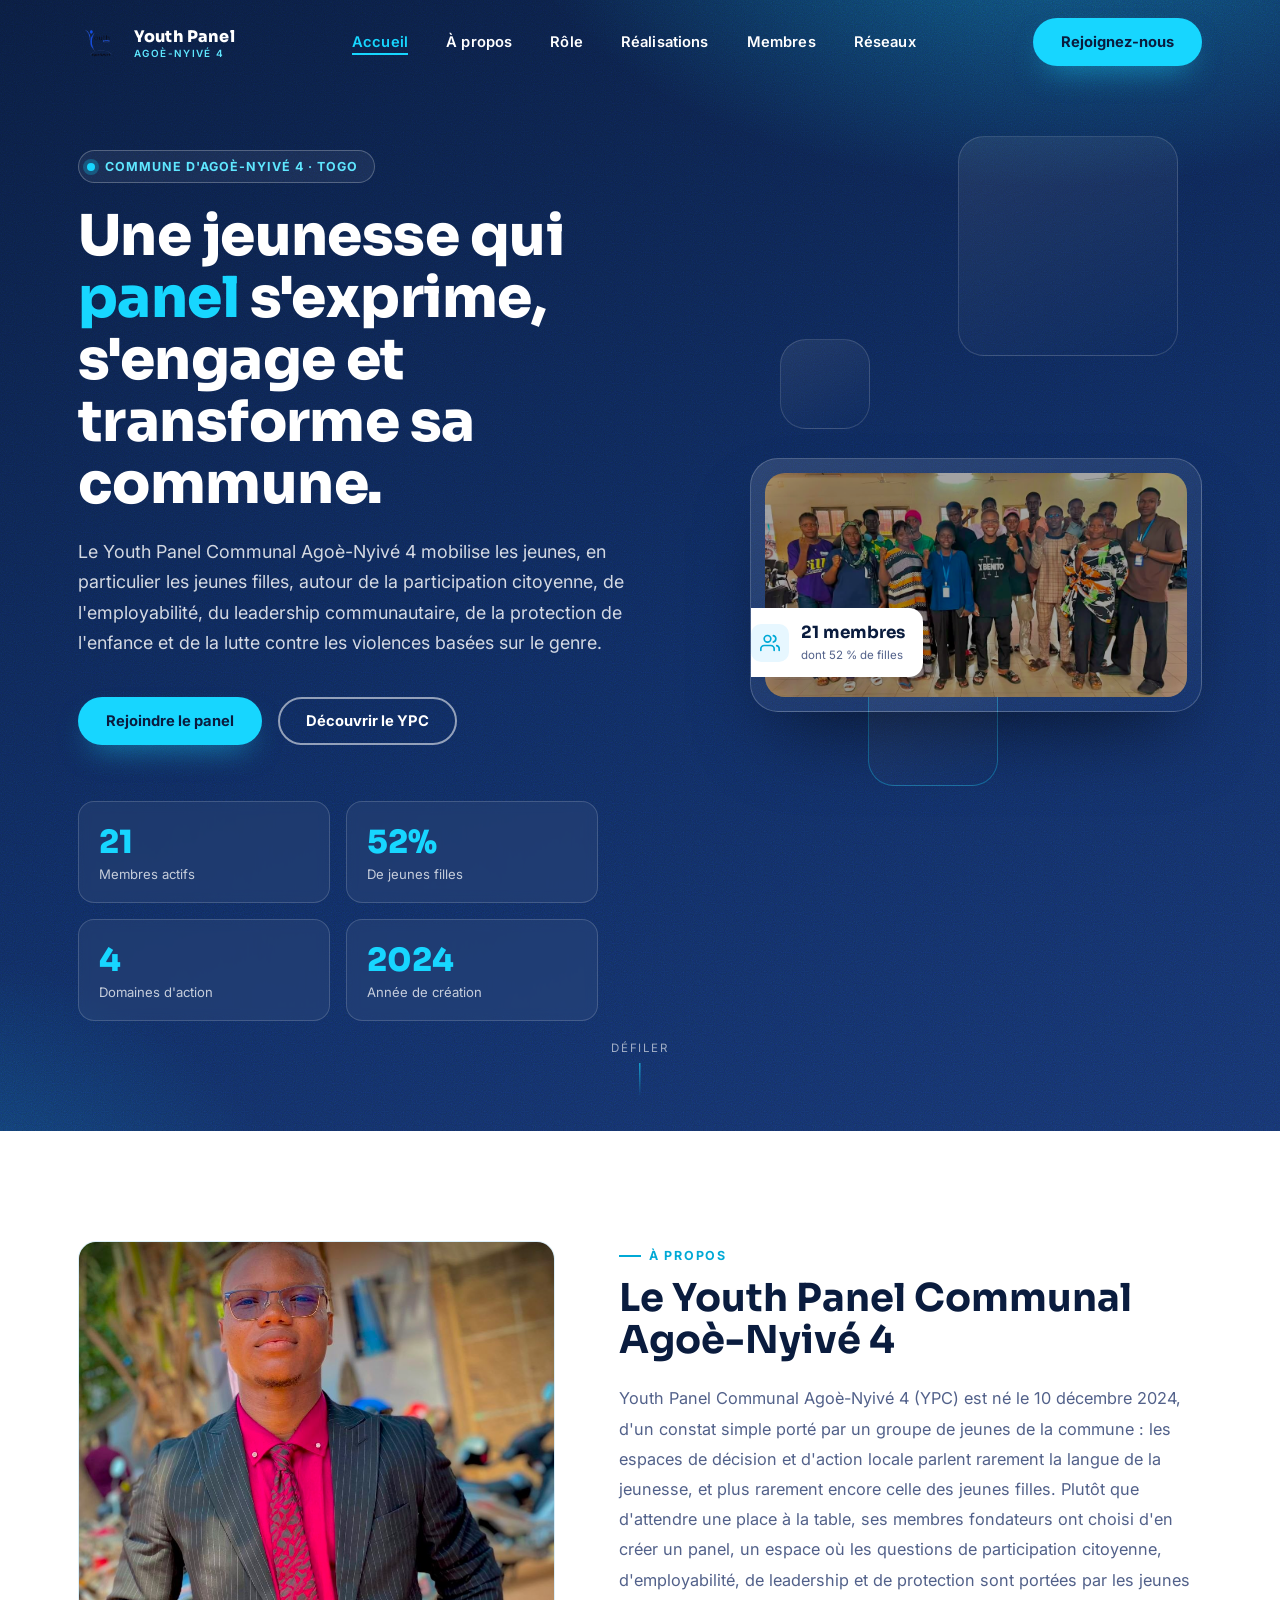
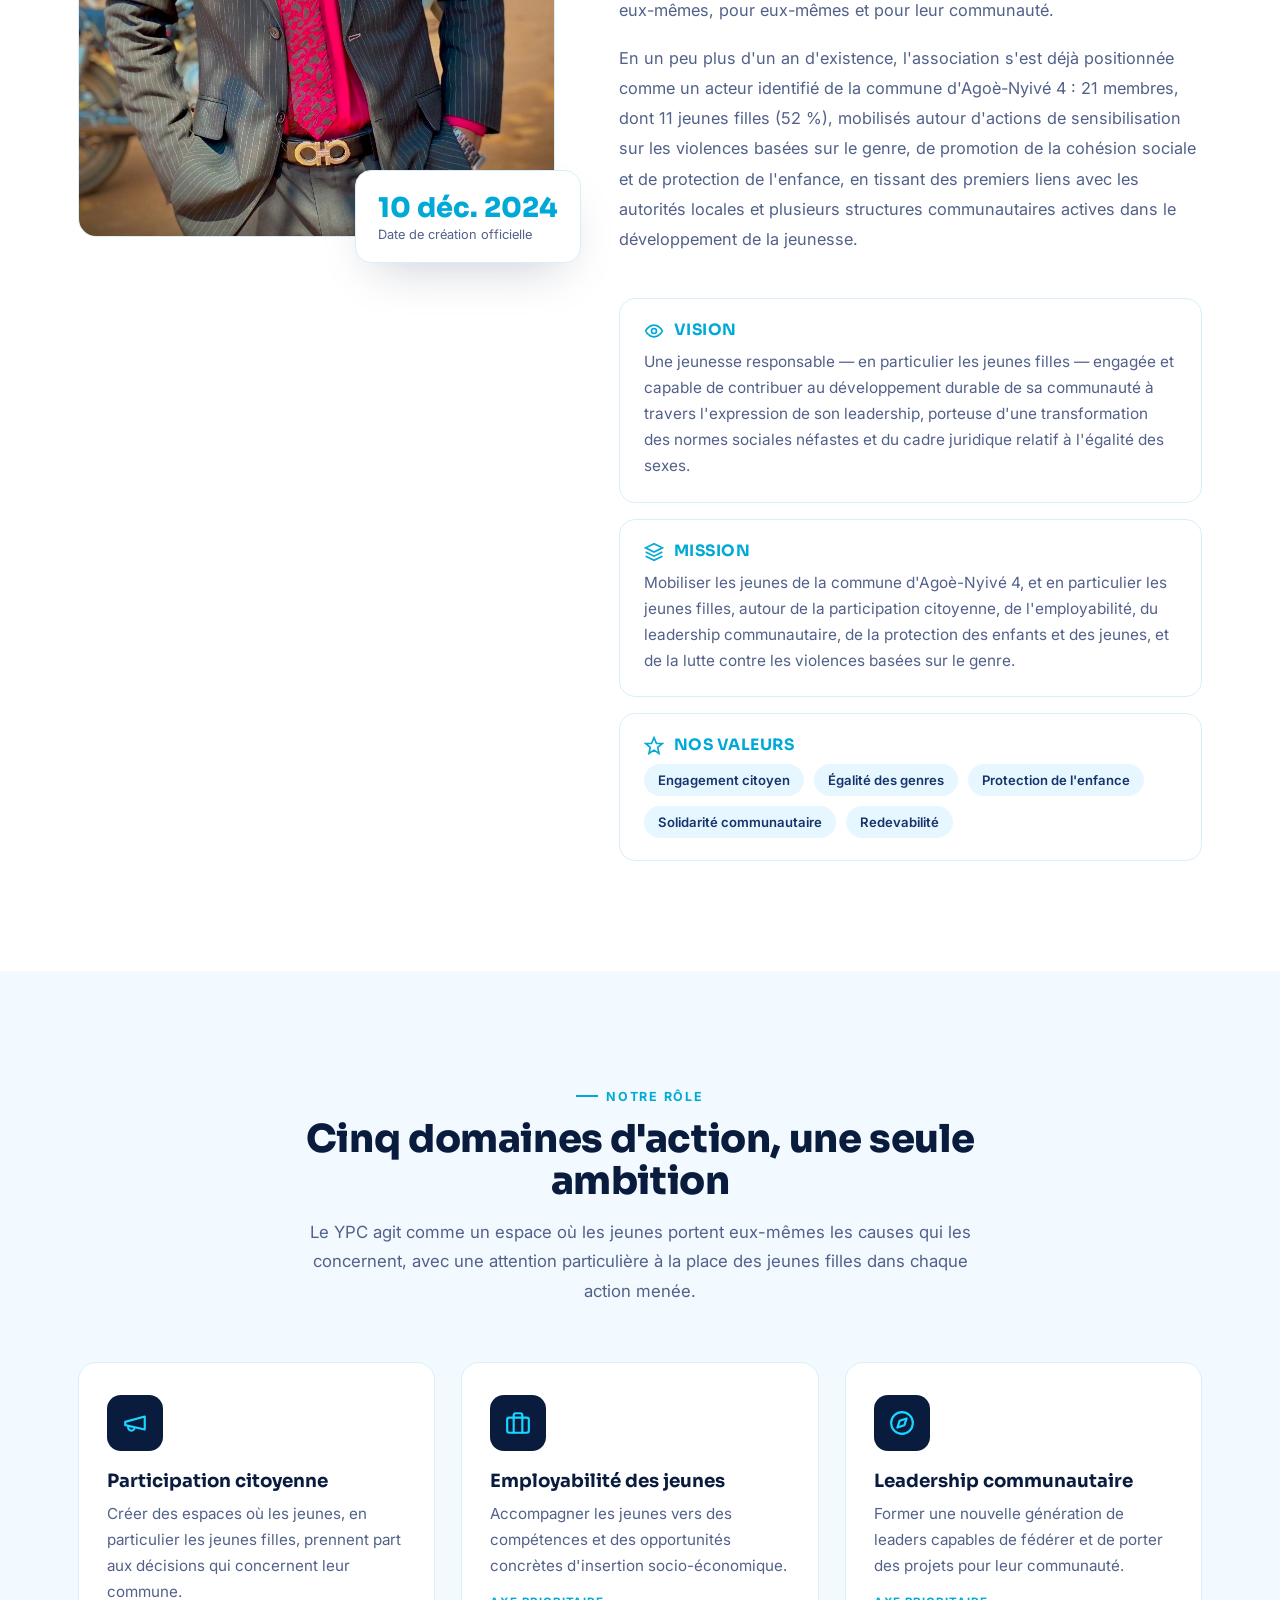
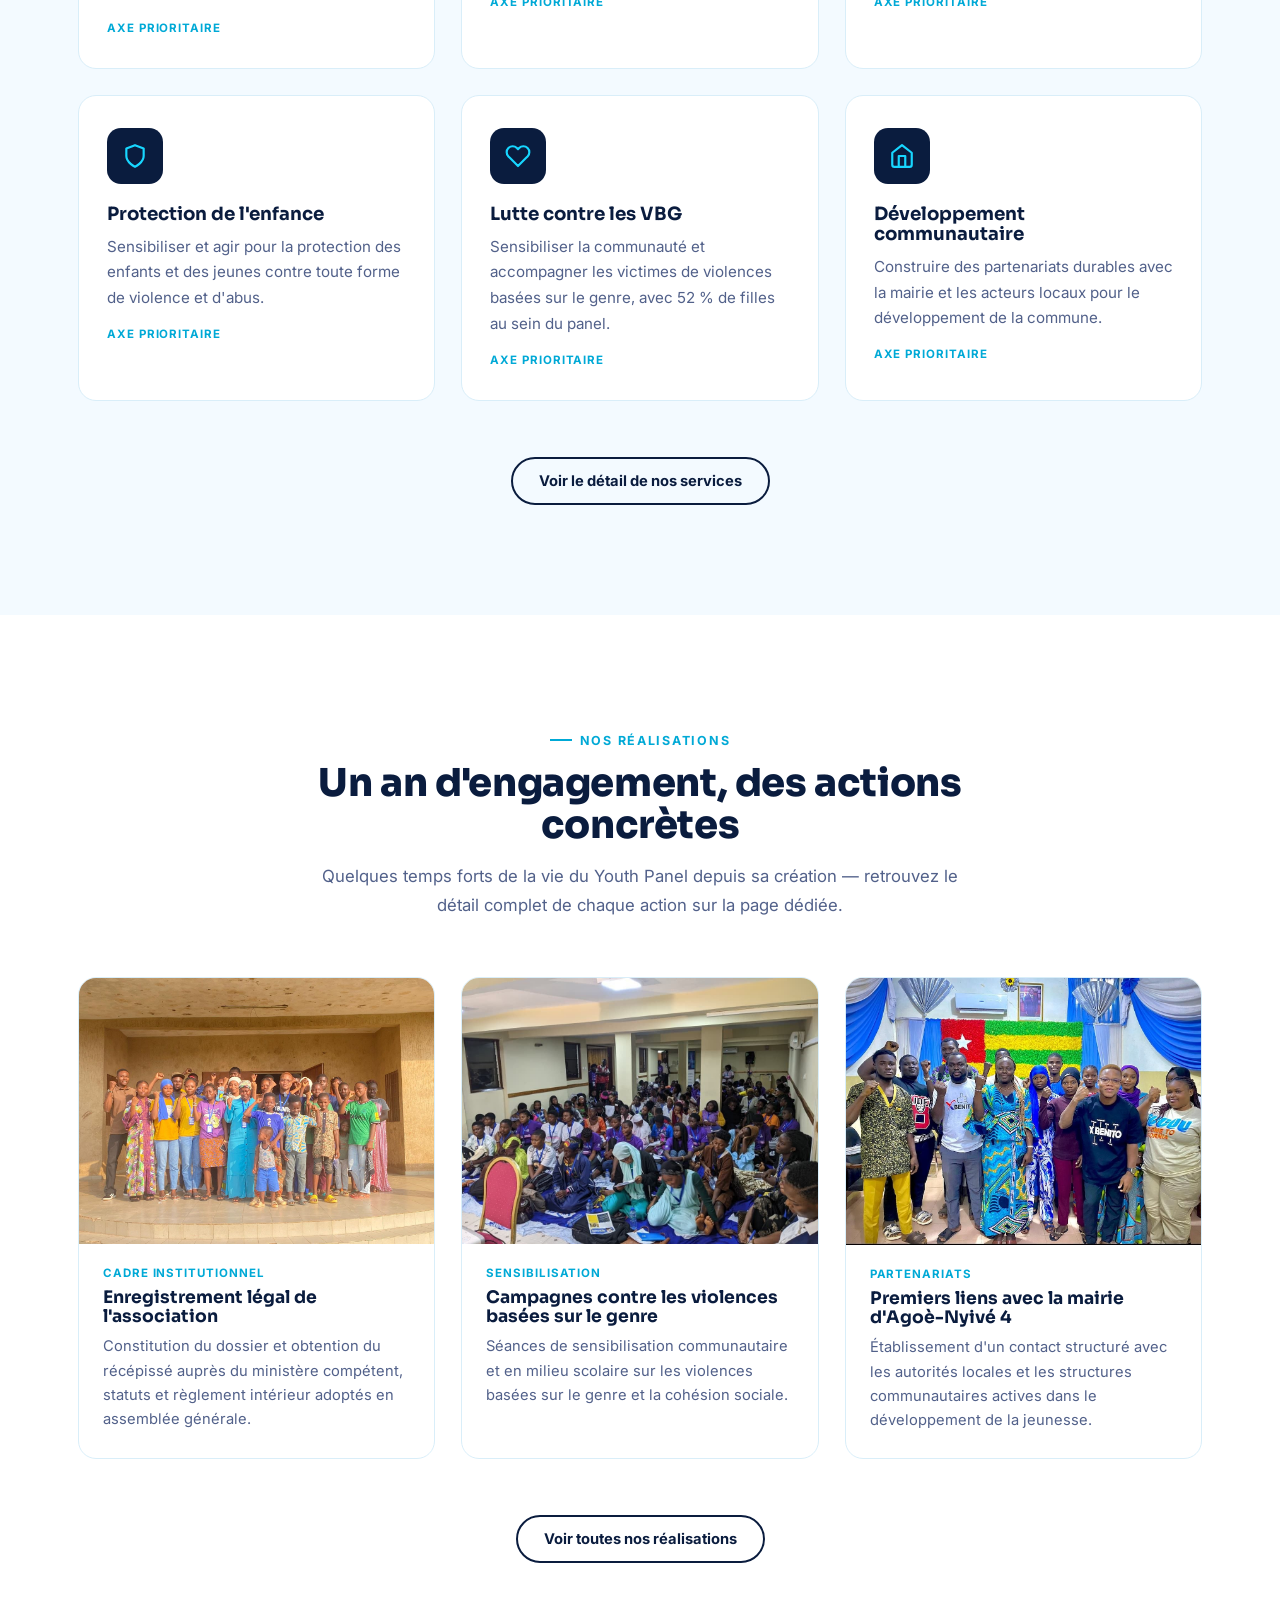
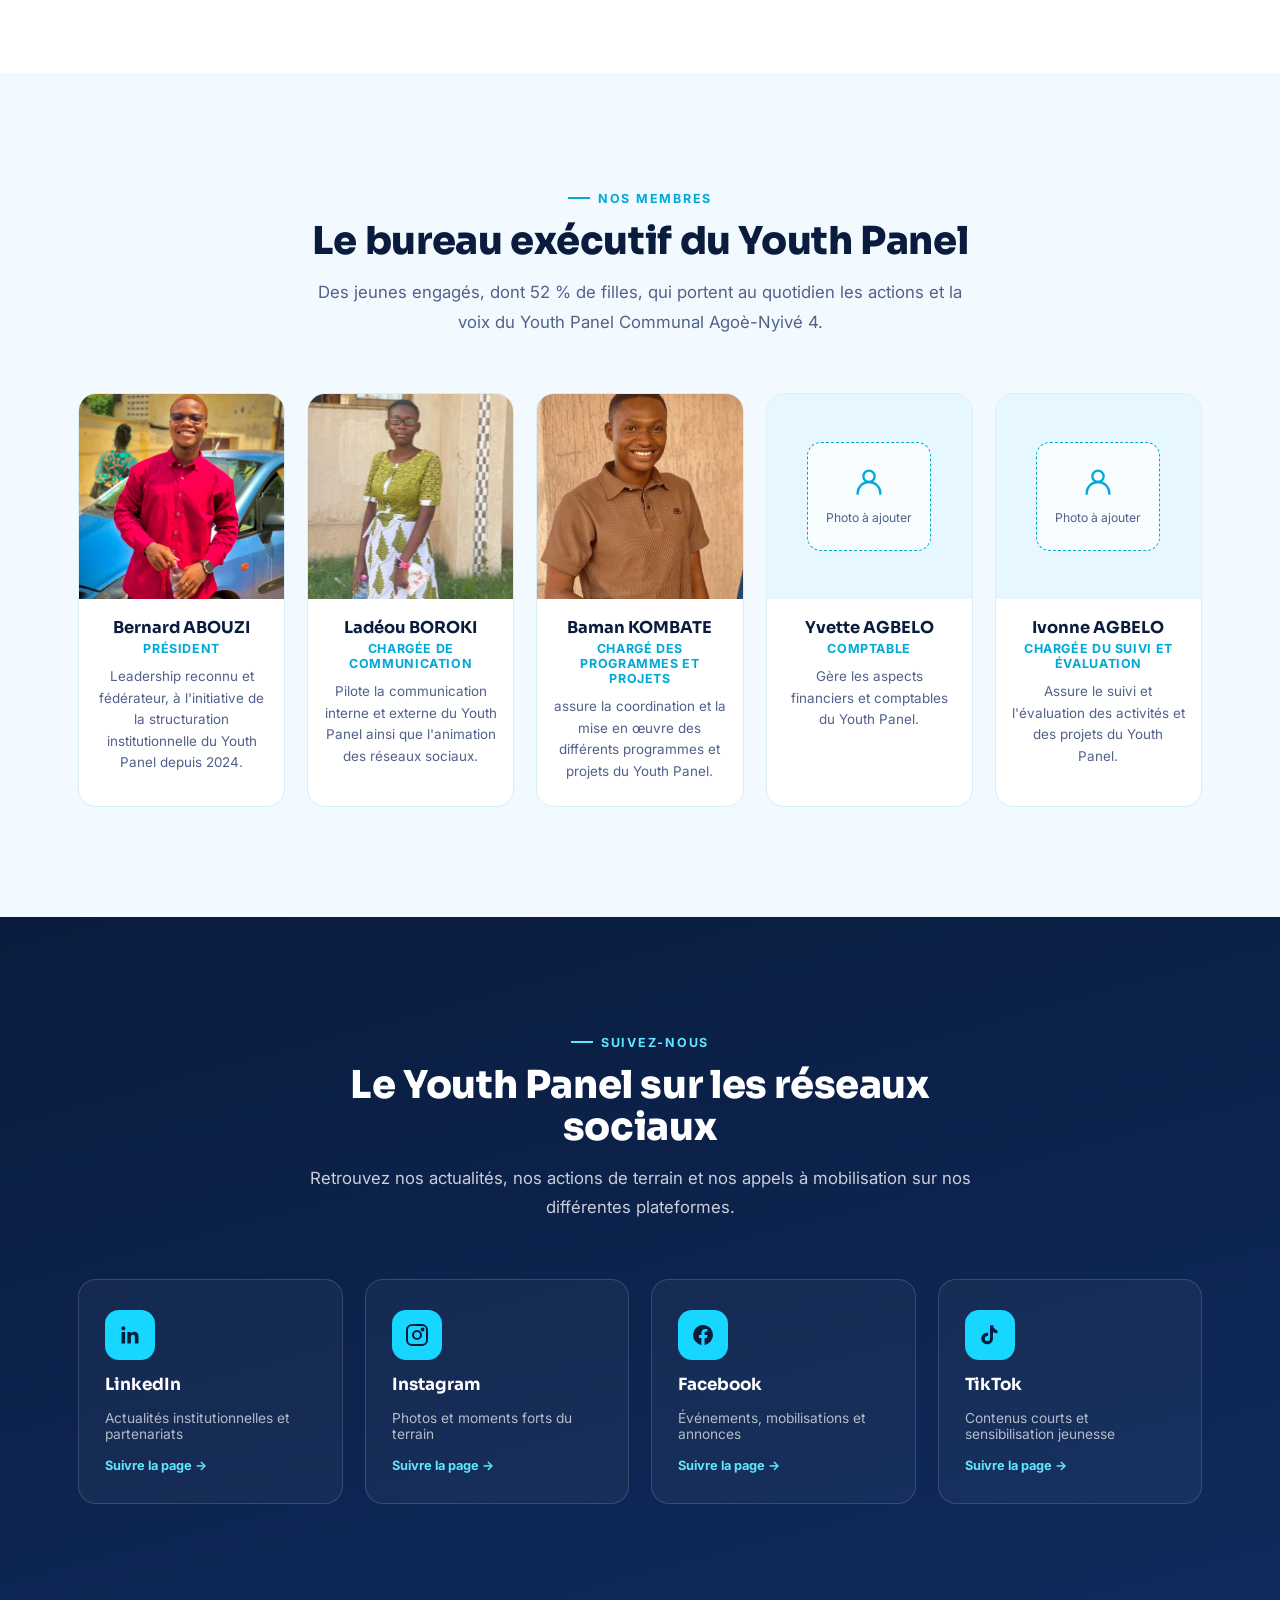
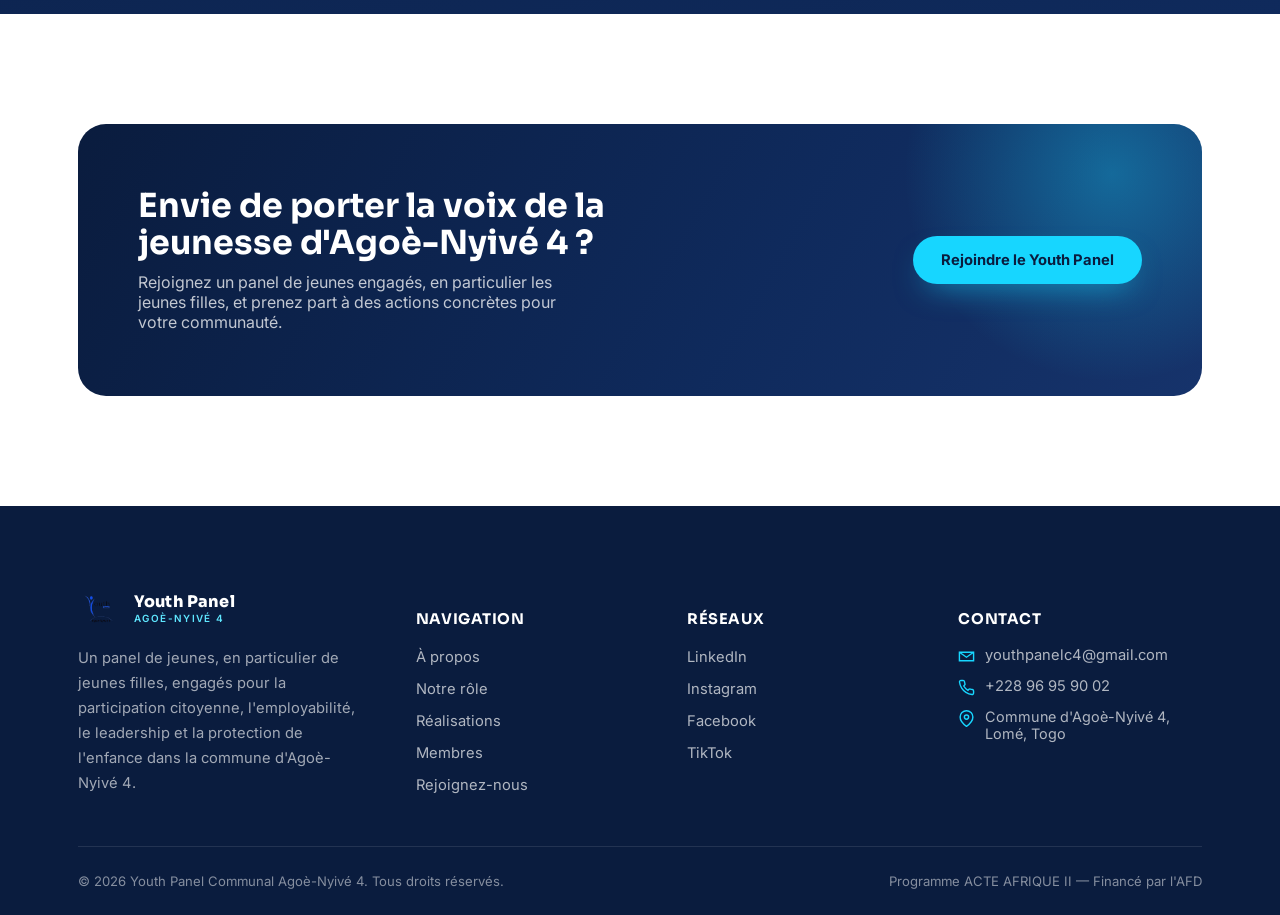
==== index.html @ a6ec8a87 "premier commit" ====
<!DOCTYPE html>
<html lang="fr">
<head>
<meta charset="UTF-8">
<meta name="viewport" content="width=device-width, initial-scale=1.0">
<title>Youth Panel Communal Agoè-Nyivé 4 — Une jeunesse qui panel s'exprime</title>
<meta name="description" content="Youth Panel Communal Agoè-Nyivé 4 (YPC) mobilise les jeunes, en particulier les jeunes filles, autour de la participation citoyenne, l'employabilité, le leadership communautaire, la protection de l'enfance et la lutte contre les violences basées sur le genre.">
<link rel="icon" type="image/png" href="image/logo.jpg">
<link rel="apple-touch-icon" href="image/logo.jpg">
<link rel="stylesheet" href="style.css">
</head>
<body>

<div class="scroll-progress"></div>

<!-- ============================= HEADER ============================= -->
<header class="site-header">
  <div class="container">
    <a href="index.html" class="brand">
      <img src="image/logowbg.png" alt="Logo Youth Panel Communal Agoè-Nyivé 4">
      <span class="brand-text">Youth Panel<small>Agoè-Nyivé 4</small></span>
    </a>
    <nav class="main-nav">
      <ul>
        <li><a href="index.html" class="active">Accueil</a></li>
        <li><a href="index.html#apropos">À propos</a></li>
        <li><a href="role.html">Rôle</a></li>
        <li><a href="realisation.html">Réalisations</a></li>
        <li><a href="index.html#membres">Membres</a></li>
        <li><a href="index.html#reseaux">Réseaux</a></li>
      </ul>
    </nav>
    <div class="nav-cta">
      <a href="https://forms.gle/dfVsrpzQh3tX2ZBa7" class="btn btn-primary">Rejoignez-nous</a>
      <button class="burger" aria-label="Ouvrir le menu"><span></span><span></span><span></span></button>
    </div>
  </div>
</header>

<div class="mobile-overlay"></div>
<nav class="mobile-nav">
  <div class="mobile-nav-top">
    <button class="mobile-nav-close" aria-label="Fermer le menu">&times;</button>
  </div>
  <ul>
    <li><a href="index.html" class="active">Accueil</a></li>
    <li><a href="index.html#apropos">À propos</a></li>
    <li><a href="role.html">Rôle</a></li>
    <li><a href="realisation.html">Réalisations</a></li>
    <li><a href="index.html#membres">Membres</a></li>
    <li><a href="index.html#reseaux">Réseaux</a></li>
  </ul>
  <a href="https://forms.gle/dfVsrpzQh3tX2ZBa7" class="btn btn-primary">Rejoignez-nous</a>
</nav>

<!-- ============================= HERO ============================= -->
<section class="hero">
  <div class="hero-noise"></div>
  <div class="hero-panels"><span></span><span></span><span></span></div>
  <div class="container">
    <div class="hero-copy">
      <span class="eyebrow"><span class="dot"></span> Commune d'Agoè-Nyivé 4 · Togo</span>
      <h1>Une jeunesse qui <span class="accent">panel</span> s'exprime, s'engage et transforme sa commune.</h1>
      <p class="lead">Le Youth Panel Communal Agoè-Nyivé 4 mobilise les jeunes, en particulier les jeunes filles, autour de la participation citoyenne, de l'employabilité, du leadership communautaire, de la protection de l'enfance et de la lutte contre les violences basées sur le genre.</p>
      <div class="hero-actions">
        <a href="https://forms.gle/dfVsrpzQh3tX2ZBa7" class="btn btn-primary">Rejoindre le panel</a>
        <a href="index.html#apropos" class="btn btn-ghost-light">Découvrir le YPC</a>
      </div>
      <div class="hero-stats">
        <div class="stat-card"><div class="num"><span data-count="21">0</span></div><div class="label">Membres actifs</div></div>
        <div class="stat-card"><div class="num"><span data-count="52" data-suffix="%">0%</span></div><div class="label">De jeunes filles</div></div>
        <div class="stat-card"><div class="num"><span data-count="5">0</span></div><div class="label">Domaines d'action</div></div>
        <div class="stat-card"><div class="num">2024</div><div class="label">Année de création</div></div>
      </div>
    </div>
    <div class="hero-visual">
      <div class="panel-frame">
        <div class="ph-inner">
          <img src="image/realisation 3.jpg" alt="Photo de groupe des membres du Youth Panel">
        </div>
        <div class="panel-badge">
          <span class="ic">
            <svg viewBox="0 0 24 24" fill="none" stroke="currentColor" stroke-width="2" stroke-linecap="round" stroke-linejoin="round" width="20" height="20"><path d="M17 21v-2a4 4 0 0 0-4-4H5a4 4 0 0 0-4 4v2"/><circle cx="9" cy="7" r="4"/><path d="M23 21v-2a4 4 0 0 0-3-3.87"/><path d="M16 3.13a4 4 0 0 1 0 7.75"/></svg>
          </span>
          <div><strong>21 membres</strong><span>dont 52 % de filles</span></div>
        </div>
      </div>
    </div>
  </div>
  <div class="scroll-cue"><span>Défiler</span><span class="line"></span></div>
</section>

<!-- ============================= À PROPOS ============================= -->
<section class="section" id="apropos">
  <div class="container">
    <div class="about-grid">
      <div class="about-media reveal">
        <div class="img-frame">
          <div class="img-placeholder">
            <img src="image/president 2.jpg" alt="">
          </div>
        </div>
        <div class="float-card">
          <div class="num">10 déc. 2024</div>
          <div class="label">Date de création officielle</div>
        </div>
      </div>
      <div class="about-copy">
        <span class="kicker">À propos</span>
        <h2 style="font-size:clamp(1.9rem,3vw,2.6rem);margin-bottom:22px;">Le Youth Panel Communal Agoè-Nyivé 4</h2>
        <p class="reveal">Youth Panel Communal Agoè-Nyivé 4 (YPC) est né le 10 décembre 2024, d'un constat simple porté par un groupe de jeunes de la commune : les espaces de décision et d'action locale parlent rarement la langue de la jeunesse, et plus rarement encore celle des jeunes filles. Plutôt que d'attendre une place à la table, ses membres fondateurs ont choisi d'en créer un panel, un espace où les questions de participation citoyenne, d'employabilité, de leadership et de protection sont portées par les jeunes eux-mêmes, pour eux-mêmes et pour leur communauté.</p>
        <p class="reveal">En un peu plus d'un an d'existence, l'association s'est déjà positionnée comme un acteur identifié de la commune d'Agoè-Nyivé 4 : 21 membres, dont 11 jeunes filles (52 %), mobilisés autour d'actions de sensibilisation sur les violences basées sur le genre, de promotion de la cohésion sociale et de protection de l'enfance, en tissant des premiers liens avec les autorités locales et plusieurs structures communautaires actives dans le développement de la jeunesse.</p>

        <div class="mvv">
          <div class="mvv-item reveal">
            <h4><svg viewBox="0 0 24 24" fill="none" stroke="currentColor" stroke-width="2"><path d="M2 12s3-7 10-7 10 7 10 7-3 7-10 7-10-7-10-7z"/><circle cx="12" cy="12" r="3"/></svg> Vision</h4>
            <p>Une jeunesse responsable — en particulier les jeunes filles — engagée et capable de contribuer au développement durable de sa communauté à travers l'expression de son leadership, porteuse d'une transformation des normes sociales néfastes et du cadre juridique relatif à l'égalité des sexes.</p>
          </div>
          <div class="mvv-item reveal">
            <h4><svg viewBox="0 0 24 24" fill="none" stroke="currentColor" stroke-width="2"><path d="M12 2L2 7l10 5 10-5-10-5z"/><path d="M2 17l10 5 10-5"/><path d="M2 12l10 5 10-5"/></svg> Mission</h4>
            <p>Mobiliser les jeunes de la commune d'Agoè-Nyivé 4, et en particulier les jeunes filles, autour de la participation citoyenne, de l'employabilité, du leadership communautaire, de la protection des enfants et des jeunes, et de la lutte contre les violences basées sur le genre.</p>
          </div>
          <div class="mvv-item reveal">
            <h4><svg viewBox="0 0 24 24" fill="none" stroke="currentColor" stroke-width="2"><path d="M12 2l3 7h7l-5.5 4.5L18 21l-6-4-6 4 1.5-7.5L2 9h7l3-7z"/></svg> Nos valeurs</h4>
            <div class="values-tags">
              <span>Engagement citoyen</span>
              <span>Égalité des genres</span>
              <span>Protection de l'enfance</span>
              <span>Solidarité communautaire</span>
              <span>Redevabilité</span>
            </div>
          </div>
        </div>
      </div>
    </div>
  </div>
</section>

<!-- ============================= RÔLE (aperçu) ============================= -->
<section class="section section-alt" id="role">
  <div class="container">
    <div class="section-head center">
      <span class="kicker">Notre rôle</span>
      <h2>Cinq domaines d'action, une seule ambition</h2>
      <p>Le YPC agit comme un espace où les jeunes portent eux-mêmes les causes qui les concernent, avec une attention particulière à la place des jeunes filles dans chaque action menée.</p>
    </div>

    <div class="grid-3 reveal-stagger">
      <div class="role-card">
        <div class="role-icon"><svg viewBox="0 0 24 24" fill="none" stroke="currentColor" stroke-width="2" stroke-linecap="round" stroke-linejoin="round"><path d="M3 11l18-5v12L3 14v-3z"/><path d="M11.6 16.8a3 3 0 1 1-5.8-1.6"/></svg></div>
        <h3>Participation citoyenne</h3>
        <p>Créer des espaces où les jeunes, en particulier les jeunes filles, prennent part aux décisions qui concernent leur commune.</p>
        <span class="tag">Axe prioritaire</span>
      </div>
      <div class="role-card">
        <div class="role-icon"><svg viewBox="0 0 24 24" fill="none" stroke="currentColor" stroke-width="2" stroke-linecap="round" stroke-linejoin="round"><rect x="2" y="7" width="20" height="14" rx="2"/><path d="M16 21V5a2 2 0 0 0-2-2h-4a2 2 0 0 0-2 2v16"/></svg></div>
        <h3>Employabilité des jeunes</h3>
        <p>Accompagner les jeunes vers des compétences et des opportunités concrètes d'insertion socio-économique.</p>
        <span class="tag">Axe prioritaire</span>
      </div>
      <div class="role-card">
        <div class="role-icon"><svg viewBox="0 0 24 24" fill="none" stroke="currentColor" stroke-width="2" stroke-linecap="round" stroke-linejoin="round"><circle cx="12" cy="12" r="10"/><polygon points="16.24 7.76 14.12 14.12 7.76 16.24 9.88 9.88 16.24 7.76"/></svg></div>
        <h3>Leadership communautaire</h3>
        <p>Former une nouvelle génération de leaders capables de fédérer et de porter des projets pour leur communauté.</p>
        <span class="tag">Axe prioritaire</span>
      </div>
      <div class="role-card">
        <div class="role-icon"><svg viewBox="0 0 24 24" fill="none" stroke="currentColor" stroke-width="2" stroke-linecap="round" stroke-linejoin="round"><path d="M12 22s8-4 8-10V5l-8-3-8 3v7c0 6 8 10 8 10z"/></svg></div>
        <h3>Protection de l'enfance</h3>
        <p>Sensibiliser et agir pour la protection des enfants et des jeunes contre toute forme de violence et d'abus.</p>
        <span class="tag">Axe prioritaire</span>
      </div>
      <div class="role-card">
        <div class="role-icon"><svg viewBox="0 0 24 24" fill="none" stroke="currentColor" stroke-width="2" stroke-linecap="round" stroke-linejoin="round"><path d="M20.84 4.61a5.5 5.5 0 0 0-7.78 0L12 5.67l-1.06-1.06a5.5 5.5 0 1 0-7.78 7.78l1.06 1.06L12 21.23l7.78-7.78 1.06-1.06a5.5 5.5 0 0 0 0-7.78z"/></svg></div>
        <h3>Lutte contre les VBG</h3>
        <p>Sensibiliser la communauté et accompagner les victimes de violences basées sur le genre, avec 52 % de filles au sein du panel.</p>
        <span class="tag">Axe prioritaire</span>
      </div>
      <div class="role-card">
        <div class="role-icon"><svg viewBox="0 0 24 24" fill="none" stroke="currentColor" stroke-width="2" stroke-linecap="round" stroke-linejoin="round"><path d="M3 9l9-7 9 7v11a2 2 0 0 1-2 2H5a2 2 0 0 1-2-2z"/><path d="M9 22V12h6v10"/></svg></div>
        <h3>Développement communautaire</h3>
        <p>Construire des partenariats durables avec la mairie et les acteurs locaux pour le développement de la commune.</p>
        <span class="tag">Axe prioritaire</span>
      </div>
    </div>

    <div class="card-cta reveal">
      <a href="role.html" class="btn btn-outline">Voir le détail de nos services</a>
    </div>
  </div>
</section>

<!-- ============================= RÉALISATIONS (aperçu) ============================= -->
<section class="section" id="realisations">
  <div class="container">
    <div class="section-head center">
      <span class="kicker">Nos réalisations</span>
      <h2>Un an d'engagement, des actions concrètes</h2>
      <p>Quelques temps forts de la vie du Youth Panel depuis sa création — retrouvez le détail complet de chaque action sur la page dédiée.</p>
    </div>

    <div class="grid-3 reveal-stagger">
      <article class="achieve-card">
        <div class="af-media">
        <img src="image/realisation%201.jpg" alt="Enregistrement légal du Youth Panel">
      </div>
        <div class="achieve-body">
          <span class="eyebrow-sm">Cadre institutionnel</span>
          <h3>Enregistrement légal de l'association</h3>
          <p>Constitution du dossier et obtention du récépissé auprès du ministère compétent, statuts et règlement intérieur adoptés en assemblée générale.</p>
        </div>
      </article>
      <article class="achieve-card">
        <div class="af-media">
        <img src="image/realisation%204.jpg" alt="Enregistrement légal du Youth Panel">
      </div>
        <div class="achieve-body">
          <span class="eyebrow-sm">Sensibilisation</span>
          <h3>Campagnes contre les violences basées sur le genre</h3>
          <p>Séances de sensibilisation communautaire et en milieu scolaire sur les violences basées sur le genre et la cohésion sociale.</p>
        </div>
      </article>
      <article class="achieve-card">
        <div class="af-media">
        <img src="image/realisation%209.jpg" alt="Enregistrement légal du Youth Panel">
      </div>
        <div class="achieve-body">
          <span class="eyebrow-sm">Partenariats</span>
          <h3>Premiers liens avec la mairie d'Agoè-Nyivé 4</h3>
          <p>Établissement d'un contact structuré avec les autorités locales et les structures communautaires actives dans le développement de la jeunesse.</p>
        </div>
      </article>
    </div>

    <div class="card-cta reveal">
      <a href="realisation.html" class="btn btn-outline">Voir toutes nos réalisations</a>
    </div>
  </div>
</section>

<!-- ============================= MEMBRES ============================= -->
<section class="section section-alt" id="membres">
  <div class="container">
    <div class="section-head center">
      <span class="kicker">Nos membres</span>
      <h2>Le bureau exécutif du Youth Panel</h2>
      <p>Des jeunes engagés, dont 52 % de filles, qui portent au quotidien les actions et la voix du Youth Panel Communal Agoè-Nyivé 4.</p>
    </div>

    <div class="members-grid reveal-stagger">
      <article class="member-card">
        <div class="member-photo">
          <img src="image/president.jpg" alt="Bernard Abouzi">
        </div>
        <div class="member-info">
          <h3>Bernard ABOUZI</h3>
          <span class="member-role">Président</span>
          <p class="bio">Leadership reconnu et fédérateur, à l'initiative de la structuration institutionnelle du Youth Panel depuis 2024.</p>
        </div>
      </article>

      <article class="member-card">
        <div class="member-photo">
          <img src="image/ladeou.jpg" alt="Ladéou Boroki">
        </div>
        <div class="member-info">
          <h3>Ladéou BOROKI</h3>
          <span class="member-role">Chargée de communication</span>
          <p class="bio">Pilote la communication interne et externe du Youth Panel ainsi que l'animation des réseaux sociaux.</p>
        </div>
      </article>

      <article class="member-card placeholder">
        <div class="member-photo">
          <img src="image/baman.jpg" alt="Baman Kombaté">
        </div>
        <div class="member-info">
          <h3>Baman KOMBATE</h3>
          <span class="member-role">Chargé des programmes et projets</span>
          <p class="bio">assure la coordination et la mise en œuvre des différents programmes et projets du Youth Panel.</p>
        </div>
      </article>

      <article class="member-card placeholder">
        <div class="member-photo">
          <div class="img-placeholder">
            <div class="ph-box"><svg viewBox="0 0 24 24" fill="none" stroke="currentColor" stroke-width="1.6" width="26" height="26"><circle cx="12" cy="8" r="4"/><path d="M4 21v-1a8 8 0 0 1 16 0v1"/></svg><span>Photo à ajouter</span></div>
          </div>
        </div>
        <div class="member-info">
          <h3>Yvette AGBELO</h3>
          <span class="member-role">Comptable</span>
          <p class="bio">Gère les aspects financiers et comptables du Youth Panel.</p>
        </div>
      </article>

      <article class="member-card placeholder">
        <div class="member-photo">
          <div class="img-placeholder">
            <div class="ph-box"><svg viewBox="0 0 24 24" fill="none" stroke="currentColor" stroke-width="1.6" width="26" height="26"><circle cx="12" cy="8" r="4"/><path d="M4 21v-1a8 8 0 0 1 16 0v1"/></svg><span>Photo à ajouter</span></div>
          </div>
        </div>
        <div class="member-info">
          <h3>Ivonne AGBELO</h3>
          <span class="member-role">Chargée du suivi et évaluation</span>
          <p class="bio">Assure le suivi et l'évaluation des activités et des projets du Youth Panel.</p>
        </div>
      </article>
    </div>
  </div>
</section>

<!-- ============================= RÉSEAUX SOCIAUX ============================= -->
<section class="section section-navy" id="reseaux">
  <div class="container">
    <div class="section-head center">
      <span class="kicker">Suivez-nous</span>
      <h2>Le Youth Panel sur les réseaux sociaux</h2>
      <p>Retrouvez nos actualités, nos actions de terrain et nos appels à mobilisation sur nos différentes plateformes.</p>
    </div>

    <div class="social-grid reveal-stagger">
      <a href="https://www.linkedin.com/in/youth-panel-communal-agoè-nyivé-4-378a81427" class="social-card" target="_blank" rel="noopener">
        <div class="social-ic"><svg viewBox="0 0 24 24" fill="currentColor"><path d="M20.45 20.45h-3.55v-5.57c0-1.33-.03-3.04-1.85-3.04-1.86 0-2.14 1.45-2.14 2.94v5.67H9.36V9h3.41v1.56h.05c.48-.9 1.64-1.85 3.37-1.85 3.6 0 4.27 2.37 4.27 5.46v6.28zM5.34 7.43a2.06 2.06 0 1 1 0-4.12 2.06 2.06 0 0 1 0 4.12zM7.12 20.45H3.56V9h3.56v11.45z"/></svg></div>
        <h4>LinkedIn</h4>
        <span>Actualités institutionnelles et partenariats</span>
        <span class="go">Suivre la page →</span>
      </a>
      <a href="https://www.instagram.com/youthpanelcommunalagoenyive4?igsh=MTRtZG12cmFoY2diZQ==" class="social-card" target="_blank" rel="noopener">
        <div class="social-ic"><svg viewBox="0 0 24 24" fill="none" stroke="currentColor" stroke-width="2"><rect x="2" y="2" width="20" height="20" rx="5"/><circle cx="12" cy="12" r="4"/><circle cx="17.5" cy="6.5" r="1"/></svg></div>
        <h4>Instagram</h4>
        <span>Photos et moments forts du terrain</span>
        <span class="go">Suivre la page →</span>
      </a>
      <a href="https://www.facebook.com/share/p/1CzK3sKXoF/" class="social-card" target="_blank" rel="noopener">
        <div class="social-ic"><svg viewBox="0 0 24 24" fill="currentColor"><path d="M22 12a10 10 0 1 0-11.56 9.88v-6.99H7.9V12h2.54V9.8c0-2.5 1.5-3.89 3.78-3.89 1.1 0 2.24.2 2.24.2v2.46h-1.26c-1.24 0-1.63.77-1.63 1.56V12h2.78l-.44 2.89h-2.34v6.99A10 10 0 0 0 22 12z"/></svg></div>
        <h4>Facebook</h4>
        <span>Événements, mobilisations et annonces</span>
        <span class="go">Suivre la page →</span>
      </a>
      <a href="https://vm.tiktok.com/ZS9huEMdmfPY5-y5pGc/" class="social-card" target="_blank" rel="noopener">
        <div class="social-ic"><svg viewBox="0 0 24 24" fill="currentColor"><path d="M16.6 5.82c-.9-.98-1.4-2.26-1.4-3.6h-3.2v13.3a2.6 2.6 0 1 1-2.6-2.6c.24 0 .48.03.7.09V9.7a5.9 5.9 0 0 0-.7-.04A5.85 5.85 0 1 0 15 15.5V9.02a7.5 7.5 0 0 0 4.4 1.4V7.2a4.3 4.3 0 0 1-2.8-1.38z"/></svg></div>
        <h4>TikTok</h4>
        <span>Contenus courts et sensibilisation jeunesse</span>
        <span class="go">Suivre la page →</span>
      </a>
    </div>
  </div>
</section>

<!-- ============================= CTA ============================= -->
<section class="section">
  <div class="container">
    <div class="cta-band reveal">
      <div>
        <h2>Envie de porter la voix de la jeunesse d'Agoè-Nyivé 4 ?</h2>
        <p>Rejoignez un panel de jeunes engagés, en particulier les jeunes filles, et prenez part à des actions concrètes pour votre communauté.</p>
      </div>
      <div class="actions">
        <a href="https://forms.gle/dfVsrpzQh3tX2ZBa7" class="btn btn-primary">Rejoindre le Youth Panel</a>
      </div>
    </div>
  </div>
</section>

<!-- ============================= FOOTER ============================= -->
<footer class="site-footer">
  <div class="container">
    <div class="footer-grid">
      <div class="footer-brand">
        <a href="index.html" class="brand">
          <img src="image/logowbg.png" alt="Logo Youth Panel Communal Agoè-Nyivé 4" style="height:44px;">
          <span class="brand-text">Youth Panel<small>Agoè-Nyivé 4</small></span>
        </a>
        <p>Un panel de jeunes, en particulier de jeunes filles, engagés pour la participation citoyenne, l'employabilité, le leadership et la protection de l'enfance dans la commune d'Agoè-Nyivé 4.</p>
      </div>
      <div class="footer-col">
        <h5>Navigation</h5>
        <ul>
          <li><a href="index.html#apropos">À propos</a></li>
          <li><a href="role.html">Notre rôle</a></li>
          <li><a href="realisation.html">Réalisations</a></li>
          <li><a href="index.html#membres">Membres</a></li>
          <li><a href="https://forms.gle/dfVsrpzQh3tX2ZBa7">Rejoignez-nous</a></li>
        </ul>
      </div>
      <div class="footer-col">
        <h5>Réseaux</h5>
        <ul>
          <li><a href="https://www.linkedin.com/in/youth-panel-communal-agoè-nyivé-4-378a81427" target="_blank" rel="noopener">LinkedIn</a></li>
          <li><a href="https://www.instagram.com/youthpanelcommunalagoenyive4?igsh=MTRtZG12cmFoY2diZQ==" target="_blank" rel="noopener">Instagram</a></li>
          <li><a href="https://www.facebook.com/share/p/1CzK3sKXoF/" target="_blank" rel="noopener">Facebook</a></li>
          <li><a href="https://vm.tiktok.com/ZS9huEMdmfPY5-y5pGc/" target="_blank" rel="noopener">TikTok</a></li>
        </ul>
      </div>
      <div class="footer-col">
        <h5>Contact</h5>
        <div class="contact-item">
          <svg viewBox="0 0 24 24" fill="none" stroke="currentColor" stroke-width="2"><path d="M4 4h16v16H4z" opacity="0"/><path d="M22 6l-10 7L2 6"/><path d="M2 6h20v12H2z"/></svg>
          <a href="mailto:youthpanelc4@gmail.com">youthpanelc4@gmail.com</a>
        </div>
        <div class="contact-item">
          <svg viewBox="0 0 24 24" fill="none" stroke="currentColor" stroke-width="2"><path d="M22 16.92v3a2 2 0 0 1-2.18 2 19.79 19.79 0 0 1-8.63-3.07 19.5 19.5 0 0 1-6-6 19.79 19.79 0 0 1-3.07-8.67A2 2 0 0 1 4.11 2h3a2 2 0 0 1 2 1.72c.13.96.36 1.9.68 2.81a2 2 0 0 1-.45 2.11L8.09 9.91a16 16 0 0 0 6 6l1.27-1.27a2 2 0 0 1 2.11-.45c.91.32 1.85.55 2.81.68A2 2 0 0 1 22 16.92z"/></svg>
          <a href="tel:+22896959002">+228 96 95 90 02</a>
        </div>
        <div class="contact-item">
          <svg viewBox="0 0 24 24" fill="none" stroke="currentColor" stroke-width="2"><path d="M21 10c0 7-9 13-9 13s-9-6-9-13a9 9 0 0 1 18 0z"/><circle cx="12" cy="10" r="3"/></svg>
          <span>Commune d'Agoè-Nyivé 4, Lomé, Togo</span>
        </div>
      </div>
    </div>
    <div class="footer-bottom">
      <span>© 2026 Youth Panel Communal Agoè-Nyivé 4. Tous droits réservés.</span>
      <span>Programme ACTE AFRIQUE II — Financé par l'AFD</span>
    </div>
  </div>
</footer>

<button class="back-top" aria-label="Retour en haut">
  <svg viewBox="0 0 24 24" fill="none" stroke="currentColor" stroke-width="2" stroke-linecap="round" stroke-linejoin="round"><path d="M12 19V5"/><path d="M5 12l7-7 7 7"/></svg>
</button>

<script src="script.js"></script>
</body>
</html>
---- style.css ----
/* =========================================================================
   YOUTH PANEL COMMUNAL AGOÈ-NYIVÉ 4 — Feuille de style principale
   Palette : blanc / bleu ciel fluo / bleu marine foncé
   ========================================================================= */

@import url('https://fonts.googleapis.com/css2?family=Sora:wght@400;600;700;800&family=Inter:wght@400;500;600;700&display=swap');

:root{
  /* Couleurs */
  --navy:        #0A1C3E;
  --navy-2:      #0F2A5C;
  --navy-soft:   #16336B;
  --fluo:        #17D6FF;
  --fluo-2:      #5FE7FF;
  --fluo-deep:   #00A9D6;
  --white:       #FFFFFF;
  --off-white:   #F3FAFF;
  --ice:         #E7F7FF;
  --text:        #0A1C3E;
  --text-muted:  #52618A;
  --border:      #D9EEF9;
  --shadow:      0 20px 50px -20px rgba(10,28,62,.25);

  /* Typo */
  --font-display: 'Sora', sans-serif;
  --font-body:    'Inter', sans-serif;

  /* Rythme */
  --radius: 18px;
  --radius-sm: 10px;
  --container: 1180px;
  --ease: cubic-bezier(.22,.8,.32,1);
}

*,*::before,*::after{ box-sizing:border-box; }
html{ scroll-behavior:smooth; }
body{
  margin:0;
  font-family:var(--font-body);
  color:var(--text);
  background:var(--white);
  -webkit-font-smoothing:antialiased;
  overflow-x:hidden;
}
img{ max-width:100%; display:block; }
a{ color:inherit; text-decoration:none; }
ul{ list-style:none; margin:0; padding:0; }
h1,h2,h3,h4{ font-family:var(--font-display); margin:0; color:var(--navy); line-height:1.1; }
p{ margin:0; }
button{ font-family:inherit; cursor:pointer; }

.container{ max-width:var(--container); margin:0 auto; padding:0 28px; }

::selection{ background:var(--fluo); color:var(--navy); }

/* Respect des préférences de mouvement réduit */
@media (prefers-reduced-motion: reduce){
  *{ animation-duration:.01ms !important; animation-iteration-count:1 !important; transition-duration:.01ms !important; scroll-behavior:auto !important; }
}

/* Focus clavier visible */
a:focus-visible, button:focus-visible, input:focus-visible, textarea:focus-visible{
  outline:3px solid var(--fluo);
  outline-offset:3px;
  border-radius:6px;
}

/* =========================================================================
   Barre de progression de scroll
   ========================================================================= */
.scroll-progress{
  position:fixed; top:0; left:0; height:3px; width:0%;
  background:linear-gradient(90deg, var(--fluo), var(--navy-2));
  z-index:2000; transition:width .1s linear;
}

/* =========================================================================
   Header / Navigation
   ========================================================================= */
.site-header{
  position:fixed; top:0; left:0; right:0; z-index:1000;
  padding:18px 0;
  background:rgba(10,28,62,0);
  transition:background .4s var(--ease), padding .4s var(--ease), box-shadow .4s var(--ease);
}
.site-header.scrolled{
  background:rgba(255,255,255,.88);
  backdrop-filter:blur(14px);
  -webkit-backdrop-filter:blur(14px);
  padding:10px 0;
  box-shadow:0 10px 30px -18px rgba(10,28,62,.35);
}
.site-header .container{ display:flex; align-items:center; justify-content:space-between; gap:24px; }

.brand{ display:flex; align-items:center; gap:12px; }
.brand img{ height:44px; width:auto; transition:height .4s var(--ease); }
.site-header.scrolled .brand img{ height:38px; }
.brand-text{ font-family:var(--font-display); font-weight:800; letter-spacing:.01em; }
.brand-text small{
  display:block; font-family:var(--font-body); font-weight:600; font-size:.62rem;
  letter-spacing:.14em; text-transform:uppercase; color:var(--fluo-deep);
}
.site-header:not(.scrolled) .brand-text{ color:var(--white); }
.site-header:not(.scrolled) .brand-text small{ color:var(--fluo-2); }
.site-header.scrolled .brand-text{ color:var(--navy); }

.main-nav ul{ display:flex; align-items:center; gap:6px; }
.main-nav a{
  position:relative; display:inline-block; padding:10px 16px;
  font-weight:600; font-size:.92rem; letter-spacing:.01em;
  color:var(--white);
  transition:color .3s var(--ease);
}
.site-header.scrolled .main-nav a{ color:var(--navy-soft); }
.main-nav a::after{
  content:''; position:absolute; left:16px; right:16px; bottom:6px; height:2px;
  background:var(--fluo); transform:scaleX(0); transform-origin:left;
  transition:transform .35s var(--ease);
}
.main-nav a:hover::after, .main-nav a.active::after{ transform:scaleX(1); }
.main-nav a.active{ color:var(--fluo) !important; }

.btn{
  display:inline-flex; align-items:center; justify-content:center; gap:10px;
  padding:13px 26px; border-radius:100px; font-weight:700; font-size:.92rem;
  border:2px solid transparent; transition:transform .35s var(--ease), box-shadow .35s var(--ease), background .35s var(--ease), color .35s var(--ease), border-color .35s var(--ease);
  white-space:nowrap;
}
.btn-primary{ background:var(--fluo); color:var(--navy); box-shadow:0 14px 30px -12px rgba(23,214,255,.55); }
.btn-primary:hover{ transform:translateY(-3px); box-shadow:0 20px 38px -14px rgba(23,214,255,.7); }
.btn-outline{ border-color:currentColor; background:transparent; }
.btn-outline:hover{ background:var(--navy); border-color:var(--navy); color:var(--white); transform:translateY(-3px); }
.btn-ghost-light{ border-color:rgba(255,255,255,.55); color:var(--white); }
.btn-ghost-light:hover{ background:var(--white); color:var(--navy); border-color:var(--white); transform:translateY(-3px); }

.nav-cta{ display:flex; align-items:center; gap:14px; }
.burger{
  display:none; width:44px; height:44px; border-radius:12px; border:none;
  background:rgba(255,255,255,.14); position:relative; flex-shrink:0;
}
.site-header.scrolled .burger{ background:rgba(10,28,62,.08); }
.burger span{
  position:absolute; left:11px; right:11px; height:2px; background:var(--white);
  transition:transform .3s var(--ease), opacity .3s var(--ease), background .3s var(--ease);
}
.site-header.scrolled .burger span{ background:var(--navy); }
.burger span:nth-child(1){ top:15px; }
.burger span:nth-child(2){ top:21px; }
.burger span:nth-child(3){ top:27px; }
.burger.open span:nth-child(1){ transform:translateY(6px) rotate(45deg); }
.burger.open span:nth-child(2){ opacity:0; }
.burger.open span:nth-child(3){ transform:translateY(-6px) rotate(-45deg); }

/* =========================================================================
   Hero
   ========================================================================= */
.hero{
  position:relative; min-height:100vh; display:flex; align-items:center;
  padding:150px 0 110px;
  background:
    radial-gradient(ellipse 900px 500px at 82% -10%, rgba(23,214,255,.35), transparent 60%),
    radial-gradient(ellipse 700px 500px at -10% 110%, rgba(23,214,255,.18), transparent 60%),
    linear-gradient(160deg, var(--navy) 0%, var(--navy-2) 55%, var(--navy-soft) 100%);
  overflow:hidden;
  color:var(--white);
}
.hero-noise{
  position:absolute; inset:0; opacity:.5; pointer-events:none; mix-blend-mode:overlay;
  background-image:url("data:image/svg+xml,%3Csvg xmlns='http://www.w3.org/2000/svg' width='140' height='140'%3E%3Cfilter id='n'%3E%3CfeTurbulence type='fractalNoise' baseFrequency='0.9' numOctaves='2' stitchTiles='stitch'/%3E%3C/filter%3E%3Crect width='100%25' height='100%25' filter='url(%23n)'/%3E%3C/svg%3E");
}
.hero-panels{
  position:absolute; inset:0; pointer-events:none; z-index:0;
}
.hero-panels span{
  position:absolute; border-radius:26px; border:1px solid rgba(255,255,255,.14);
  background:linear-gradient(155deg, rgba(255,255,255,.08), rgba(255,255,255,0));
  animation:float 9s ease-in-out infinite;
}
.hero-panels span:nth-child(1){ width:220px; height:220px; top:12%; right:8%; animation-delay:0s; }
.hero-panels span:nth-child(2){ width:130px; height:130px; top:58%; right:22%; border-color:rgba(23,214,255,.35); animation-delay:1.4s; }
.hero-panels span:nth-child(3){ width:90px; height:90px; top:30%; right:32%; animation-delay:2.6s; }
@keyframes float{ 0%,100%{ transform:translateY(0) rotate(0deg);} 50%{ transform:translateY(-22px) rotate(4deg);} }

.hero .container{ position:relative; z-index:1; display:grid; grid-template-columns:1.15fr .85fr; gap:60px; align-items:center; }
.eyebrow{
  display:inline-flex; align-items:center; gap:10px; padding:8px 16px 8px 8px;
  border:1px solid rgba(255,255,255,.25); border-radius:100px; font-size:.78rem;
  font-weight:700; letter-spacing:.08em; text-transform:uppercase; color:var(--fluo-2);
  background:rgba(255,255,255,.06);
}
.eyebrow .dot{ width:8px; height:8px; border-radius:50%; background:var(--fluo); box-shadow:0 0 0 4px rgba(23,214,255,.25); }

.hero h1{
  color:var(--white); font-size:clamp(2.5rem, 4.4vw, 4rem); font-weight:800;
  margin:22px 0 22px; letter-spacing:-.01em;
}
.hero h1 .accent{ color:var(--fluo); }
.hero p.lead{ font-size:1.12rem; line-height:1.7; color:rgba(255,255,255,.82); max-width:560px; }
.hero-actions{ display:flex; gap:16px; margin-top:38px; flex-wrap:wrap; }

.hero-stats{
  display:grid; grid-template-columns:repeat(2,1fr); gap:16px; margin-top:56px; max-width:520px;
}
.stat-card{
  padding:20px 20px; border-radius:16px; border:1px solid rgba(255,255,255,.16);
  background:rgba(255,255,255,.05); backdrop-filter:blur(6px);
}
.stat-card .num{ font-family:var(--font-display); font-weight:800; font-size:2rem; color:var(--fluo); }
.stat-card .label{ font-size:.82rem; color:rgba(255,255,255,.75); margin-top:4px; }

/* Portrait card / panel visual in hero */
.hero-visual{ position:relative; display:flex; justify-content:center; }
.panel-frame{
  position:relative; width:100%; max-width:728px; aspect-ratio:16/9; border-radius:28px;
  background:linear-gradient(155deg, rgba(255,255,255,.12), rgba(255,255,255,.02));
  border:1px solid rgba(255,255,255,.2); overflow:hidden;
  box-shadow:0 40px 80px -30px rgba(0,0,0,.55);
}
.panel-frame .ph-inner{
  position:absolute; inset:14px; border-radius:20px; overflow:hidden;
  display:flex; align-items:center; justify-content:center; text-align:center;
  background:linear-gradient(155deg, var(--navy-soft), var(--navy-2));
}
.panel-frame .ph-inner img{
  width:100%; height:100%; object-fit:cover; object-position:center;
  display:block; filter:brightness(.75);
}
.panel-frame .ph-inner::after{
  content:''; position:absolute; inset:0; background:rgba(0,0,0,.15);
}
.panel-badge{
  position:absolute; left:-18px; bottom:34px; padding:14px 18px; border-radius:14px;
  background:var(--white); color:var(--navy); box-shadow:var(--shadow); display:flex; align-items:center; gap:12px;
  animation:floatSlow 6s ease-in-out infinite;
}
@keyframes floatSlow{ 0%,100%{ transform:translateY(0);} 50%{ transform:translateY(-10px);} }
.panel-badge .ic{ width:38px; height:38px; border-radius:10px; background:var(--ice); display:flex; align-items:center; justify-content:center; color:var(--fluo-deep); flex-shrink:0; }
.panel-badge strong{ display:block; font-family:var(--font-display); font-size:1.05rem; }
.panel-badge span{ font-size:.72rem; color:var(--text-muted); }

.scroll-cue{
  position:absolute; bottom:34px; left:50%; transform:translateX(-50%); z-index:1;
  display:flex; flex-direction:column; align-items:center; gap:8px; color:rgba(255,255,255,.6);
  font-size:.72rem; letter-spacing:.14em; text-transform:uppercase;
}
.scroll-cue .line{ width:1px; height:34px; background:linear-gradient(var(--fluo), transparent); animation:scrollLine 2s ease-in-out infinite; }
@keyframes scrollLine{ 0%{ transform:scaleY(0); transform-origin:top;} 50%{ transform:scaleY(1); transform-origin:top;} 51%{ transform-origin:bottom;} 100%{ transform:scaleY(0); transform-origin:bottom;} }

/* =========================================================================
   Sections génériques
   ========================================================================= */
section{ position:relative; }
.section{ padding:110px 0; }
.section-alt{ background:var(--off-white); }
.section-navy{ background:linear-gradient(165deg, var(--navy) 0%, var(--navy-2) 100%); color:var(--white); }

.section-head{ max-width:680px; margin-bottom:56px; }
.section-head.center{ margin-left:auto; margin-right:auto; text-align:center; }
.kicker{
  display:inline-flex; align-items:center; gap:8px; font-size:.78rem; font-weight:700;
  letter-spacing:.14em; text-transform:uppercase; color:var(--fluo-deep); margin-bottom:14px;
}
.kicker::before{ content:''; width:22px; height:2px; background:var(--fluo-deep); display:inline-block; }
.section-navy .kicker{ color:var(--fluo-2); }
.section-navy .kicker::before{ background:var(--fluo-2); }
.section-head h2{ font-size:clamp(1.9rem, 3vw, 2.6rem); font-weight:800; letter-spacing:-.01em; }
.section-navy .section-head h2{ color:var(--white); }
.section-head p{ margin-top:16px; color:var(--text-muted); font-size:1.05rem; line-height:1.75; }
.section-navy .section-head p{ color:rgba(255,255,255,.78); }

/* reveal on scroll */
.reveal{ opacity:0; transform:translateY(34px); transition:opacity .8s var(--ease), transform .8s var(--ease); }
.reveal.in{ opacity:1; transform:translateY(0); }
.reveal-stagger > *{ opacity:0; transform:translateY(30px); transition:opacity .7s var(--ease), transform .7s var(--ease); }
.reveal-stagger.in > *{ opacity:1; transform:translateY(0); }
.reveal-stagger.in > *:nth-child(1){ transition-delay:.05s; }
.reveal-stagger.in > *:nth-child(2){ transition-delay:.15s; }
.reveal-stagger.in > *:nth-child(3){ transition-delay:.25s; }
.reveal-stagger.in > *:nth-child(4){ transition-delay:.35s; }
.reveal-stagger.in > *:nth-child(5){ transition-delay:.45s; }
.reveal-stagger.in > *:nth-child(6){ transition-delay:.55s; }

/* =========================================================================
   À propos
   ========================================================================= */
.about-grid{ display:grid; grid-template-columns:.9fr 1.1fr; gap:64px; align-items:start; }
.about-media{ position:sticky; top:115px; align-self:start; }
.img-frame{
  position:relative; border-radius:var(--radius); overflow:hidden; aspect-ratio:4/5;
  background:linear-gradient(155deg, var(--ice), #fff);
  border:1px solid var(--border);
}
.img-placeholder{
  position:absolute; inset:0; display:flex; align-items:center; justify-content:center; text-align:center;
  padding:0; background:transparent;
}
.img-placeholder img{
  width:100%; height:100%; object-fit:cover; object-position:center;
  display:block;
}
.img-placeholder .ph-box{
  border:1.5px dashed var(--fluo-deep); border-radius:14px; padding:22px 18px; background:rgba(255,255,255,.7);
}
.img-placeholder svg{ width:34px; height:34px; color:var(--fluo-deep); margin:0 auto 10px; display:block; }
.img-placeholder strong{ display:block; font-family:var(--font-display); color:var(--navy); font-size:.92rem; margin-bottom:4px; }
.img-placeholder span{ font-size:.76rem; color:var(--text-muted); line-height:1.5; display:block; }

.about-media .float-card{
  position:absolute; bottom:-26px; right:-26px; background:var(--white); border-radius:16px;
  box-shadow:var(--shadow); padding:20px 22px; max-width:230px; border:1px solid var(--border);
}
.about-media .float-card .num{ font-family:var(--font-display); font-weight:800; font-size:1.7rem; color:var(--fluo-deep); }
.about-media .float-card .label{ font-size:.8rem; color:var(--text-muted); margin-top:2px; }

.about-copy h3{ font-size:1.5rem; margin-bottom:14px; }
.about-copy p{ color:var(--text-muted); line-height:1.85; margin-bottom:18px; font-size:1.02rem; }
.about-copy p:last-of-type{ margin-bottom:0; }

.mvv{ margin-top:44px; display:grid; gap:16px; }
.mvv-item{
  padding:22px 24px; border-radius:16px; border:1px solid var(--border); background:var(--white);
  transition:transform .35s var(--ease), box-shadow .35s var(--ease), border-color .35s var(--ease);
}
.mvv-item:hover{ transform:translateY(-4px); box-shadow:var(--shadow); border-color:transparent; }
.mvv-item h4{
  display:flex; align-items:center; gap:10px; font-size:.98rem; letter-spacing:.03em; text-transform:uppercase;
  color:var(--fluo-deep); margin-bottom:8px;
}
.mvv-item h4 svg{ width:20px; height:20px; }
.mvv-item p{ color:var(--text-muted); line-height:1.7; font-size:.96rem; }
.values-tags{ display:flex; flex-wrap:wrap; gap:10px; margin-top:6px; }
.values-tags span{
  padding:8px 14px; border-radius:100px; background:var(--ice); color:var(--navy-soft);
  font-size:.82rem; font-weight:600;
}

/* =========================================================================
   Cartes génériques (rôle / réalisations)
   ========================================================================= */
.grid-3{ display:grid; grid-template-columns:repeat(3,1fr); gap:26px; }
.grid-2{ display:grid; grid-template-columns:repeat(2,1fr); gap:26px; }

.role-card{
  background:var(--white); border:1px solid var(--border); border-radius:var(--radius);
  padding:32px 28px; transition:transform .4s var(--ease), box-shadow .4s var(--ease), border-color .4s var(--ease);
  position:relative; overflow:hidden;
}
.role-card::before{
  content:''; position:absolute; inset:0; opacity:0; transition:opacity .4s var(--ease);
  background:linear-gradient(160deg, rgba(23,214,255,.08), transparent 60%);
}
.role-card:hover{ transform:translateY(-8px); box-shadow:var(--shadow); border-color:transparent; }
.role-card:hover::before{ opacity:1; }
.role-icon{
  width:56px; height:56px; border-radius:14px; background:var(--navy);
  display:flex; align-items:center; justify-content:center; color:var(--fluo); margin-bottom:20px;
  transition:transform .4s var(--ease), background .4s var(--ease);
}
.role-card:hover .role-icon{ transform:rotate(-6deg) scale(1.06); background:var(--fluo); color:var(--navy); }
.role-icon svg{ width:26px; height:26px; }
.role-card h3{ font-size:1.14rem; margin-bottom:10px; }
.role-card p{ color:var(--text-muted); font-size:.95rem; line-height:1.7; }
.role-card .tag{
  display:inline-block; margin-top:16px; font-size:.72rem; font-weight:700; letter-spacing:.08em;
  text-transform:uppercase; color:var(--fluo-deep);
}

.card-cta{ margin-top:56px; text-align:center; }

/* Réalisations (aperçu accueil) */
.achieve-card{
  border-radius:var(--radius); overflow:hidden; background:var(--white); border:1px solid var(--border);
  transition:transform .4s var(--ease), box-shadow .4s var(--ease);
}
.achieve-card:hover{ transform:translateY(-8px); box-shadow:var(--shadow); }
.achieve-media{ aspect-ratio:16/11; position:relative; }
.achieve-media img{
  position:absolute; inset:0;
  width:100%; height:100%;
  object-fit:cover; object-position:center;
  display:block;
}
.achieve-body{ padding:22px 24px 26px; }
.achieve-body .eyebrow-sm{ font-size:.72rem; font-weight:700; letter-spacing:.08em; text-transform:uppercase; color:var(--fluo-deep); margin-bottom:8px; display:block; }
.achieve-body h3{ font-size:1.08rem; margin-bottom:8px; }
.achieve-body p{ color:var(--text-muted); font-size:.92rem; line-height:1.65; }

/* =========================================================================
   Membres
   ========================================================================= */
.members-grid{ display:grid; grid-template-columns:repeat(5,1fr); gap:22px; }
.member-card{
  background:var(--white); border:1px solid var(--border); border-radius:var(--radius);
  overflow:hidden; text-align:center; transition:transform .4s var(--ease), box-shadow .4s var(--ease);
}
.member-card:hover{ transform:translateY(-8px); box-shadow:var(--shadow); }
.member-photo{ aspect-ratio:1/1; position:relative; background:var(--ice); overflow:hidden; display:flex; align-items:center; justify-content:center; }
.member-photo img{ width:100%; height:100%; object-fit:cover; object-position:center; display:block; }
.member-info{ padding:20px 16px 24px; }
.member-info h3{ font-size:1.02rem; margin-bottom:4px; }
.member-role{ font-size:.78rem; font-weight:700; color:var(--fluo-deep); text-transform:uppercase; letter-spacing:.05em; margin-bottom:10px; display:block; }
.member-info p.bio{ font-size:.84rem; color:var(--text-muted); line-height:1.6; }
.member-social{ display:flex; justify-content:center; gap:10px; margin-top:14px; }
.member-social a{
  width:32px; height:32px; border-radius:50%; background:var(--off-white); display:flex;
  align-items:center; justify-content:center; color:var(--navy-soft); transition:background .3s, color .3s, transform .3s;
}
.member-social a:hover{ background:var(--fluo); color:var(--navy); transform:translateY(-3px); }
.member-social svg{ width:15px; height:15px; }

/* =========================================================================
   Réseaux sociaux
   ========================================================================= */
.social-grid{ display:grid; grid-template-columns:repeat(4,1fr); gap:22px; }
.social-card{
  display:flex; flex-direction:column; align-items:flex-start; gap:16px; padding:30px 26px;
  border-radius:var(--radius); border:1px solid rgba(255,255,255,.14); background:rgba(255,255,255,.04);
  transition:transform .4s var(--ease), background .4s var(--ease), border-color .4s var(--ease);
}
.social-card:hover{ transform:translateY(-8px); background:rgba(255,255,255,.09); border-color:rgba(23,214,255,.4); }
.social-ic{
  width:50px; height:50px; border-radius:14px; display:flex; align-items:center; justify-content:center;
  background:var(--fluo); color:var(--navy);
}
.social-ic svg{ width:24px; height:24px; }
.social-card h4{ color:var(--white); font-size:1.05rem; }
.social-card span{ font-size:.86rem; color:rgba(255,255,255,.68); }
.social-card .go{ margin-top:auto; font-size:.8rem; font-weight:700; color:var(--fluo-2); display:flex; align-items:center; gap:6px; }

/* =========================================================================
   CTA bande
   ========================================================================= */
.cta-band{
  border-radius:28px; padding:64px 60px; position:relative; overflow:hidden;
  background:linear-gradient(120deg, var(--navy) 0%, var(--navy-2) 60%, var(--navy-soft) 100%);
  color:var(--white); display:flex; align-items:center; justify-content:space-between; gap:40px; flex-wrap:wrap;
}
.cta-band::after{
  content:''; position:absolute; width:420px; height:420px; border-radius:50%;
  background:radial-gradient(circle, rgba(23,214,255,.35), transparent 70%);
  top:-160px; right:-120px;
}
.cta-band h2{ color:var(--white); font-size:clamp(1.5rem,2.6vw,2.1rem); max-width:480px; position:relative; z-index:1; }
.cta-band p{ color:rgba(255,255,255,.75); margin-top:10px; max-width:460px; position:relative; z-index:1; }
.cta-band .actions{ position:relative; z-index:1; display:flex; gap:14px; flex-wrap:wrap; }

/* =========================================================================
   Footer
   ========================================================================= */
.site-footer{ background:var(--navy); color:rgba(255,255,255,.75); padding:80px 0 26px; }
.footer-grid{ display:grid; grid-template-columns:1.3fr 1fr 1fr 1.1fr; gap:50px; padding-bottom:50px; border-bottom:1px solid rgba(255,255,255,.1); }
.footer-brand .brand{ margin-bottom:16px; }
.footer-brand .brand-text{ color:var(--white); }
.footer-brand .brand-text small{ color:var(--fluo-2); }
.footer-brand p{ font-size:.92rem; line-height:1.7; max-width:280px; color:rgba(255,255,255,.62); }
.footer-col h5{ color:var(--white); font-family:var(--font-display); font-size:.92rem; letter-spacing:.04em; text-transform:uppercase; margin-bottom:18px; }
.footer-col ul{ display:grid; gap:12px; }
.footer-col a{ font-size:.92rem; color:rgba(255,255,255,.68); transition:color .3s; }
.footer-col a:hover{ color:var(--fluo); }
.footer-col .contact-item{ display:flex; gap:10px; align-items:flex-start; font-size:.9rem; color:rgba(255,255,255,.68); margin-bottom:12px; }
.footer-col .contact-item svg{ width:17px; height:17px; flex-shrink:0; margin-top:2px; color:var(--fluo); }
.footer-social{ display:flex; gap:10px; margin-top:6px; }
.footer-social a{
  width:38px; height:38px; border-radius:50%; border:1px solid rgba(255,255,255,.2); display:flex; align-items:center;
  justify-content:center; transition:background .3s, border-color .3s, transform .3s;
}
.footer-social a:hover{ background:var(--fluo); border-color:var(--fluo); transform:translateY(-3px); }
.footer-social svg{ width:16px; height:16px; color:var(--white); }
.footer-social a:hover svg{ color:var(--navy); }
.footer-bottom{ display:flex; justify-content:space-between; align-items:center; padding-top:26px; font-size:.82rem; color:rgba(255,255,255,.5); flex-wrap:wrap; gap:10px; }

/* =========================================================================
   Page interne — bandeau titre (role.html / realisation.html / rejoindre.html)
   ========================================================================= */
.page-hero{
  padding:170px 0 90px; color:var(--white); position:relative; overflow:hidden;
  background:
    radial-gradient(ellipse 700px 400px at 90% 0%, rgba(23,214,255,.3), transparent 60%),
    linear-gradient(160deg, var(--navy) 0%, var(--navy-2) 100%);
}
.breadcrumb{ display:flex; align-items:center; gap:8px; font-size:.85rem; color:rgba(255,255,255,.6); margin-bottom:20px; }
.breadcrumb a{ color:rgba(255,255,255,.85); transition:color .3s; }
.breadcrumb a:hover{ color:var(--fluo); }
.page-hero h1{ color:var(--white); font-size:clamp(2.1rem, 4vw, 3.2rem); max-width:760px; }
.page-hero p.lead{ margin-top:18px; color:rgba(255,255,255,.78); max-width:620px; font-size:1.06rem; line-height:1.75; }

/* Rôle — page dédiée */
.role-detail{
  display:grid; grid-template-columns:.85fr 1.15fr; gap:0; border:1px solid var(--border); border-radius:var(--radius);
  overflow:hidden; margin-bottom:26px; background:var(--white);
}
.role-detail:nth-child(even){ direction:rtl; }
.role-detail:nth-child(even) > *{ direction:ltr; }
.role-detail .rd-media{ position:relative; min-height:280px; }
.role-detail .rd-body{ padding:44px 46px; display:flex; flex-direction:column; justify-content:center; }
.rd-index{ font-family:var(--font-display); font-weight:800; font-size:.85rem; color:var(--fluo-deep); letter-spacing:.08em; margin-bottom:14px; }
.role-detail h3{ font-size:1.5rem; margin-bottom:14px; }
.role-detail p{ color:var(--text-muted); line-height:1.8; font-size:.98rem; }
.rd-points{ margin-top:20px; display:grid; gap:10px; }
.rd-points li{ display:flex; gap:10px; align-items:flex-start; font-size:.92rem; color:var(--navy-soft); }
.rd-points svg{ width:18px; height:18px; color:var(--fluo-deep); flex-shrink:0; margin-top:2px; }

/* Réalisations — page dédiée */
.filters{ display:flex; flex-wrap:wrap; gap:10px; margin-bottom:44px; }
.filter-btn{
  padding:10px 20px; border-radius:100px; border:1.5px solid var(--border); background:var(--white);
  font-size:.86rem; font-weight:600; color:var(--text-muted); transition:all .3s var(--ease);
}
.filter-btn:hover{ border-color:var(--fluo-deep); color:var(--navy); }
.filter-btn.active{ background:var(--navy); border-color:var(--navy); color:var(--white); }

.achieve-full{
  display:grid; grid-template-columns:1fr 1fr; gap:0; border:1px solid var(--border); border-radius:var(--radius);
  overflow:hidden; margin-bottom:28px; background:var(--white);
}
.achieve-full .af-media{ position:relative; min-height:320px; }
.achieve-full .af-body{ padding:40px 42px; display:flex; flex-direction:column; justify-content:center; }
.af-meta{ display:flex; gap:10px; align-items:center; margin-bottom:14px; flex-wrap:wrap; }
.af-status{ font-size:.7rem; font-weight:700; letter-spacing:.06em; text-transform:uppercase; padding:5px 12px; border-radius:100px; }
.af-status.done{ background:#DFFBEA; color:#0B8A4E; }
.af-status.progress{ background:#FFF3D6; color:#9A6B00; }
.af-date{ font-size:.78rem; color:var(--text-muted); font-weight:600; }
.achieve-full h3{ font-size:1.35rem; margin-bottom:12px; }
.achieve-full p{ color:var(--text-muted); line-height:1.8; font-size:.96rem; }
.achieve-full .af-tag{ margin-top:18px; display:inline-flex; width:fit-content; font-size:.76rem; font-weight:700; color:var(--fluo-deep); letter-spacing:.05em; text-transform:uppercase; background:var(--ice); padding:7px 14px; border-radius:100px; }

/* Rejoindre — page dédiée */
.join-hero{
  display:grid; grid-template-columns:1.1fr .9fr; gap:60px; align-items:center;
}
.benefits-list{ display:grid; gap:18px; margin-top:10px; }
.benefit-item{
  display:flex; gap:18px; padding:22px 24px; border-radius:16px; border:1px solid var(--border);
  background:var(--white); transition:transform .35s var(--ease), box-shadow .35s var(--ease);
}
.benefit-item:hover{ transform:translateX(6px); box-shadow:var(--shadow); }
.benefit-ic{
  width:48px; height:48px; border-radius:12px; background:var(--ice); color:var(--fluo-deep); flex-shrink:0;
  display:flex; align-items:center; justify-content:center;
}
.benefit-ic svg{ width:22px; height:22px; }
.benefit-item h4{ font-size:1.02rem; margin-bottom:6px; }
.benefit-item p{ color:var(--text-muted); font-size:.9rem; line-height:1.6; }

.join-panel{
  background:linear-gradient(165deg, var(--navy), var(--navy-2)); border-radius:26px; padding:48px 40px;
  color:var(--white); position:relative; overflow:hidden;
}
.join-panel::after{
  content:''; position:absolute; width:300px; height:300px; border-radius:50%;
  background:radial-gradient(circle, rgba(23,214,255,.35), transparent 70%); bottom:-140px; left:-100px;
}
.join-panel > *{ position:relative; z-index:1; }
.join-panel h3{ color:var(--white); font-size:1.5rem; margin-bottom:14px; }
.join-panel p{ color:rgba(255,255,255,.78); line-height:1.75; margin-bottom:28px; font-size:.96rem; }
.join-steps{ display:grid; gap:16px; margin-bottom:32px; }
.join-steps li{ display:flex; gap:14px; align-items:flex-start; font-size:.92rem; color:rgba(255,255,255,.85); }
.step-num{
  width:28px; height:28px; border-radius:50%; background:var(--fluo); color:var(--navy); flex-shrink:0;
  display:flex; align-items:center; justify-content:center; font-family:var(--font-display); font-weight:800; font-size:.82rem;
}
.join-panel .btn-primary{ width:100%; padding:16px; font-size:1rem; }
.join-note{ margin-top:16px; font-size:.78rem; color:rgba(255,255,255,.55); text-align:center; }

.criteria-grid{ display:grid; grid-template-columns:repeat(4,1fr); gap:20px; }
.criteria-card{ text-align:center; padding:30px 22px; border-radius:16px; background:var(--off-white); border:1px solid var(--border); }
.criteria-card .num{ font-family:var(--font-display); font-weight:800; font-size:1.8rem; color:var(--fluo-deep); margin-bottom:8px; }
.criteria-card p{ font-size:.88rem; color:var(--text-muted); line-height:1.6; }

/* =========================================================================
   Back to top
   ========================================================================= */
.back-top{
  position:fixed; right:26px; bottom:26px; width:48px; height:48px; border-radius:50%; z-index:900;
  background:var(--navy); color:var(--fluo); border:none; display:flex; align-items:center; justify-content:center;
  box-shadow:var(--shadow); opacity:0; transform:translateY(14px) scale(.9); pointer-events:none;
  transition:opacity .35s var(--ease), transform .35s var(--ease), background .3s;
}
.back-top.show{ opacity:1; transform:translateY(0) scale(1); pointer-events:auto; }
.back-top:hover{ background:var(--fluo); color:var(--navy); }
.back-top svg{ width:20px; height:20px; }

/* =========================================================================
   Responsive
   ========================================================================= */
@media (max-width: 1080px){
  .members-grid{ grid-template-columns:repeat(3,1fr); }
  .social-grid{ grid-template-columns:repeat(2,1fr); }
  .grid-3{ grid-template-columns:repeat(2,1fr); }
  .criteria-grid{ grid-template-columns:repeat(2,1fr); }
}
@media (max-width: 900px){
  .main-nav, .nav-cta .btn{ display:none; }
  .burger{ display:block; }
  .hero .container{ grid-template-columns:1fr; }
  .hero-visual{ display:none; }
  .about-grid{ grid-template-columns:1fr; }
  .about-media .float-card{ position:static; margin-top:16px; display:inline-block; }
  .role-detail, .achieve-full{ grid-template-columns:1fr; }
  .role-detail:nth-child(even){ direction:ltr; }
  .role-detail .rd-media, .achieve-full .af-media{ min-height:220px; }
  .join-hero{ grid-template-columns:1fr; }
  .footer-grid{ grid-template-columns:1fr 1fr; }
}
@media (max-width: 640px){
  .members-grid{ grid-template-columns:repeat(2,1fr); }
  .social-grid{ grid-template-columns:1fr; }
  .grid-3, .grid-2{ grid-template-columns:1fr; }
  .criteria-grid{ grid-template-columns:1fr 1fr; }
  .hero-stats{ grid-template-columns:1fr 1fr; }
  .cta-band{ padding:44px 28px; flex-direction:column; align-items:flex-start; }
  .footer-grid{ grid-template-columns:1fr; }
  .section{ padding:80px 0; }
}

/* Mobile nav panel */
.mobile-nav{
  position:fixed; inset:0 0 0 auto; width:min(320px,84vw); background:var(--navy); z-index:1500;
  transform:translateX(100%); transition:transform .45s var(--ease); padding:30px 26px; display:flex; flex-direction:column;
}
.mobile-nav.open{ transform:translateX(0); }
.mobile-nav-top{ display:flex; justify-content:flex-end; margin-bottom:30px; }
.mobile-nav-close{ width:40px; height:40px; border-radius:10px; border:none; background:rgba(255,255,255,.1); color:var(--white); font-size:1.2rem; }
.mobile-nav ul{ display:grid; gap:6px; }
.mobile-nav a{ display:block; padding:14px 4px; color:rgba(255,255,255,.85); font-size:1.05rem; font-weight:600; border-bottom:1px solid rgba(255,255,255,.08); }
.mobile-nav a:hover, .mobile-nav a.active{ color:var(--fluo); }
.mobile-nav .btn{ margin-top:24px; }
.mobile-overlay{
  position:fixed; inset:0; background:rgba(10,28,62,.5); z-index:1400; opacity:0; pointer-events:none; transition:opacity .4s;
}
.mobile-overlay.show{ opacity:1; pointer-events:auto; }
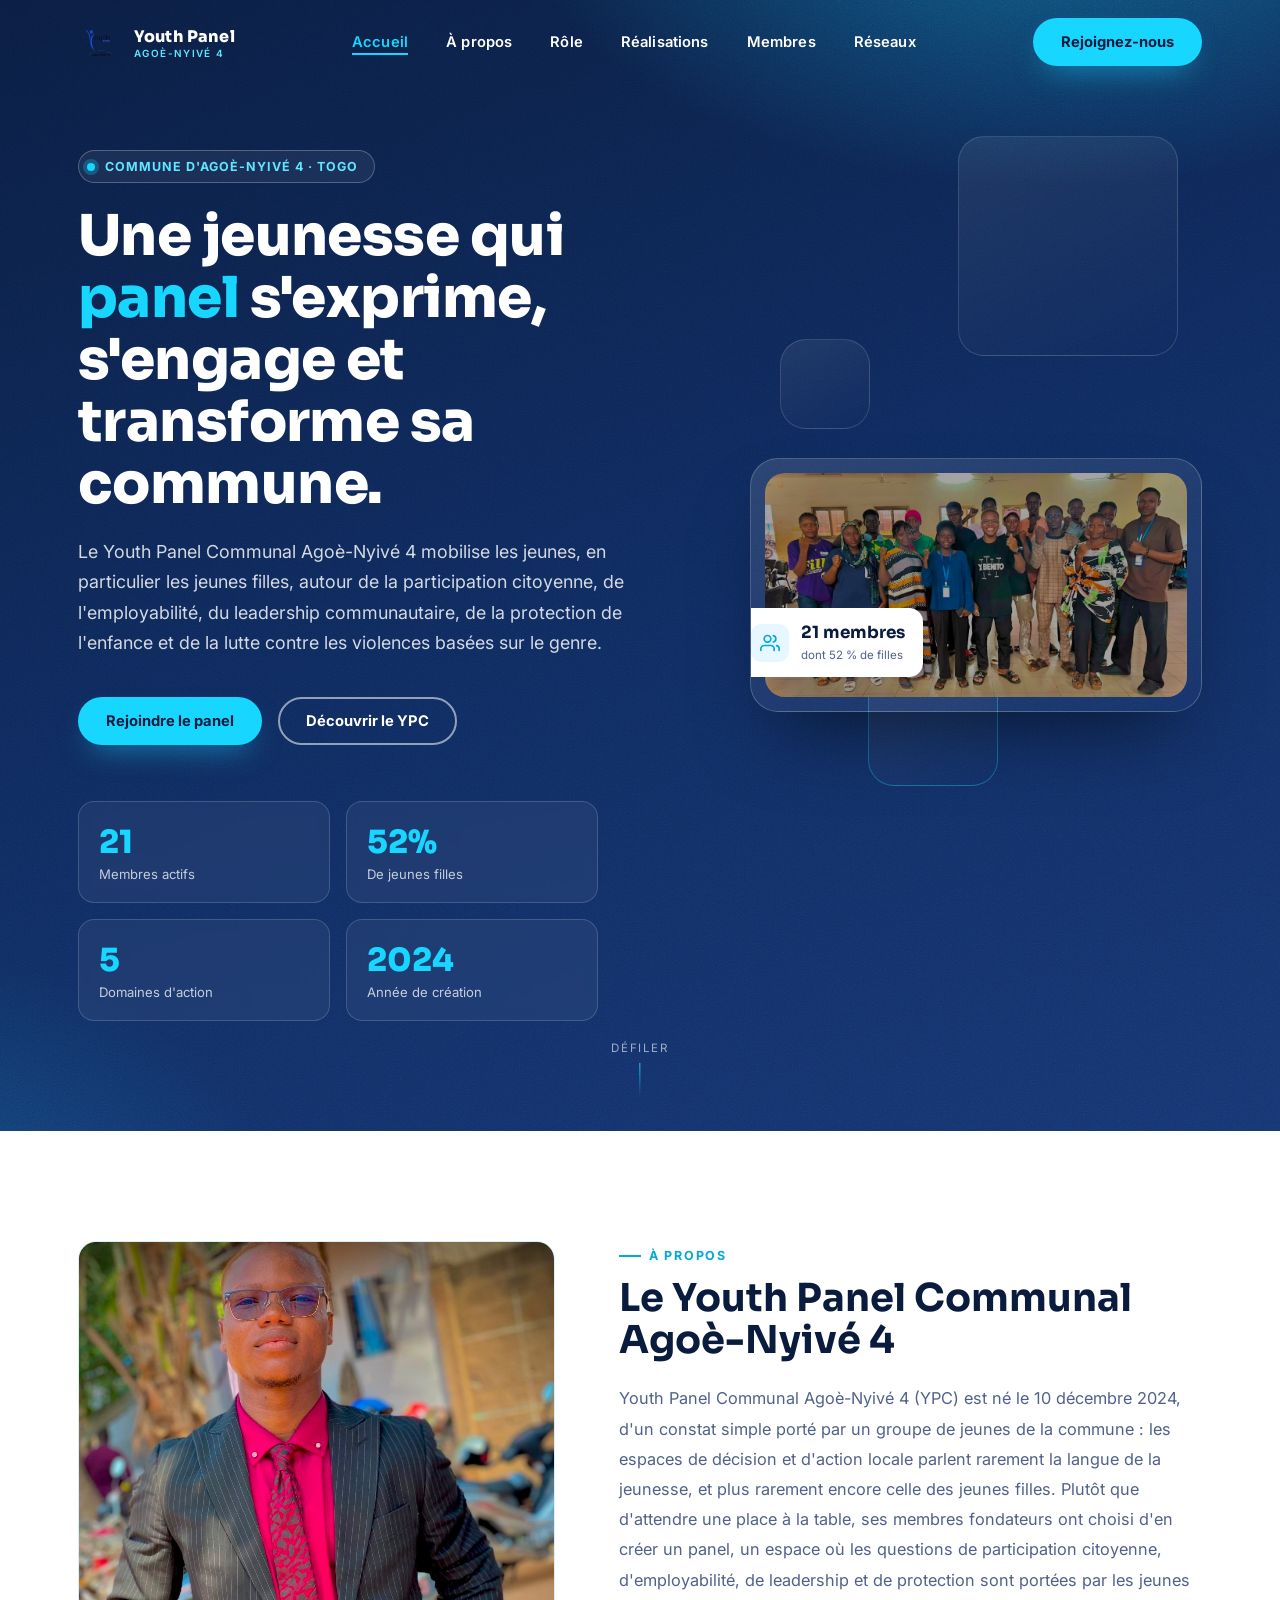
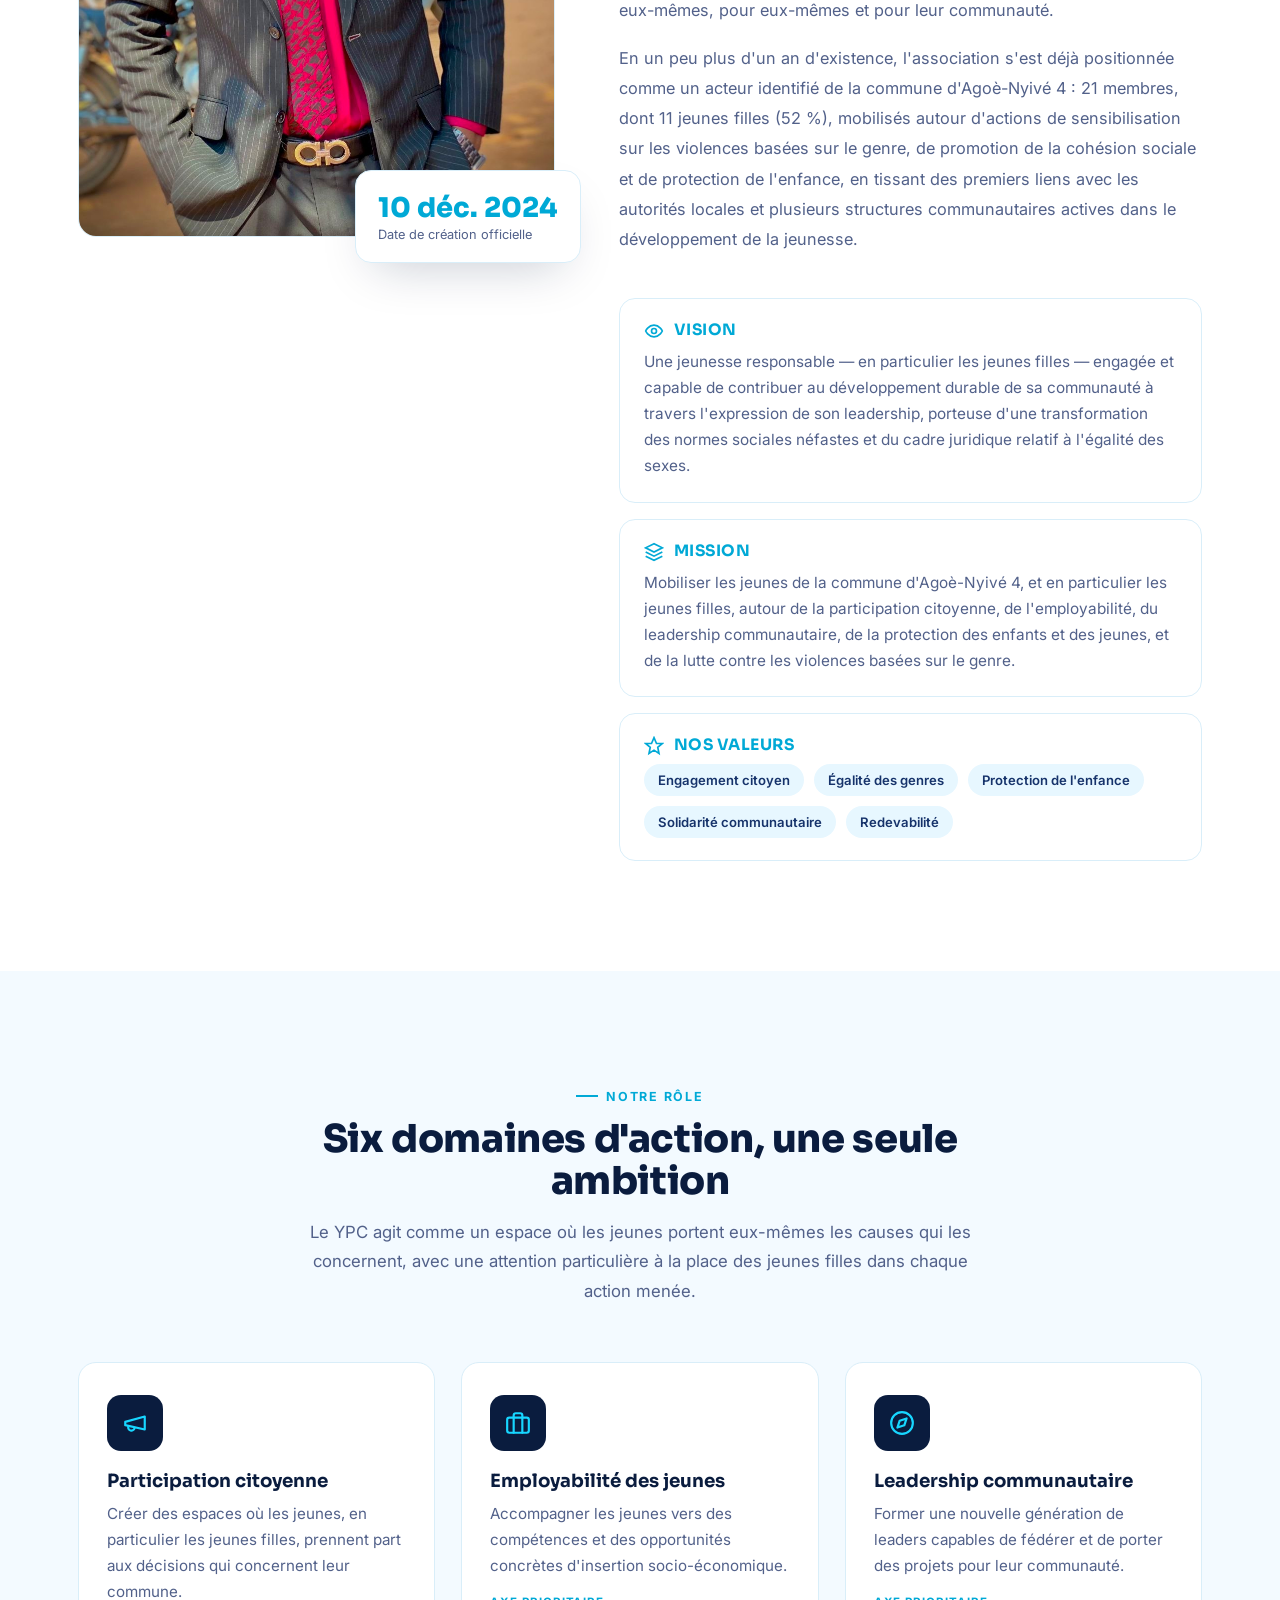
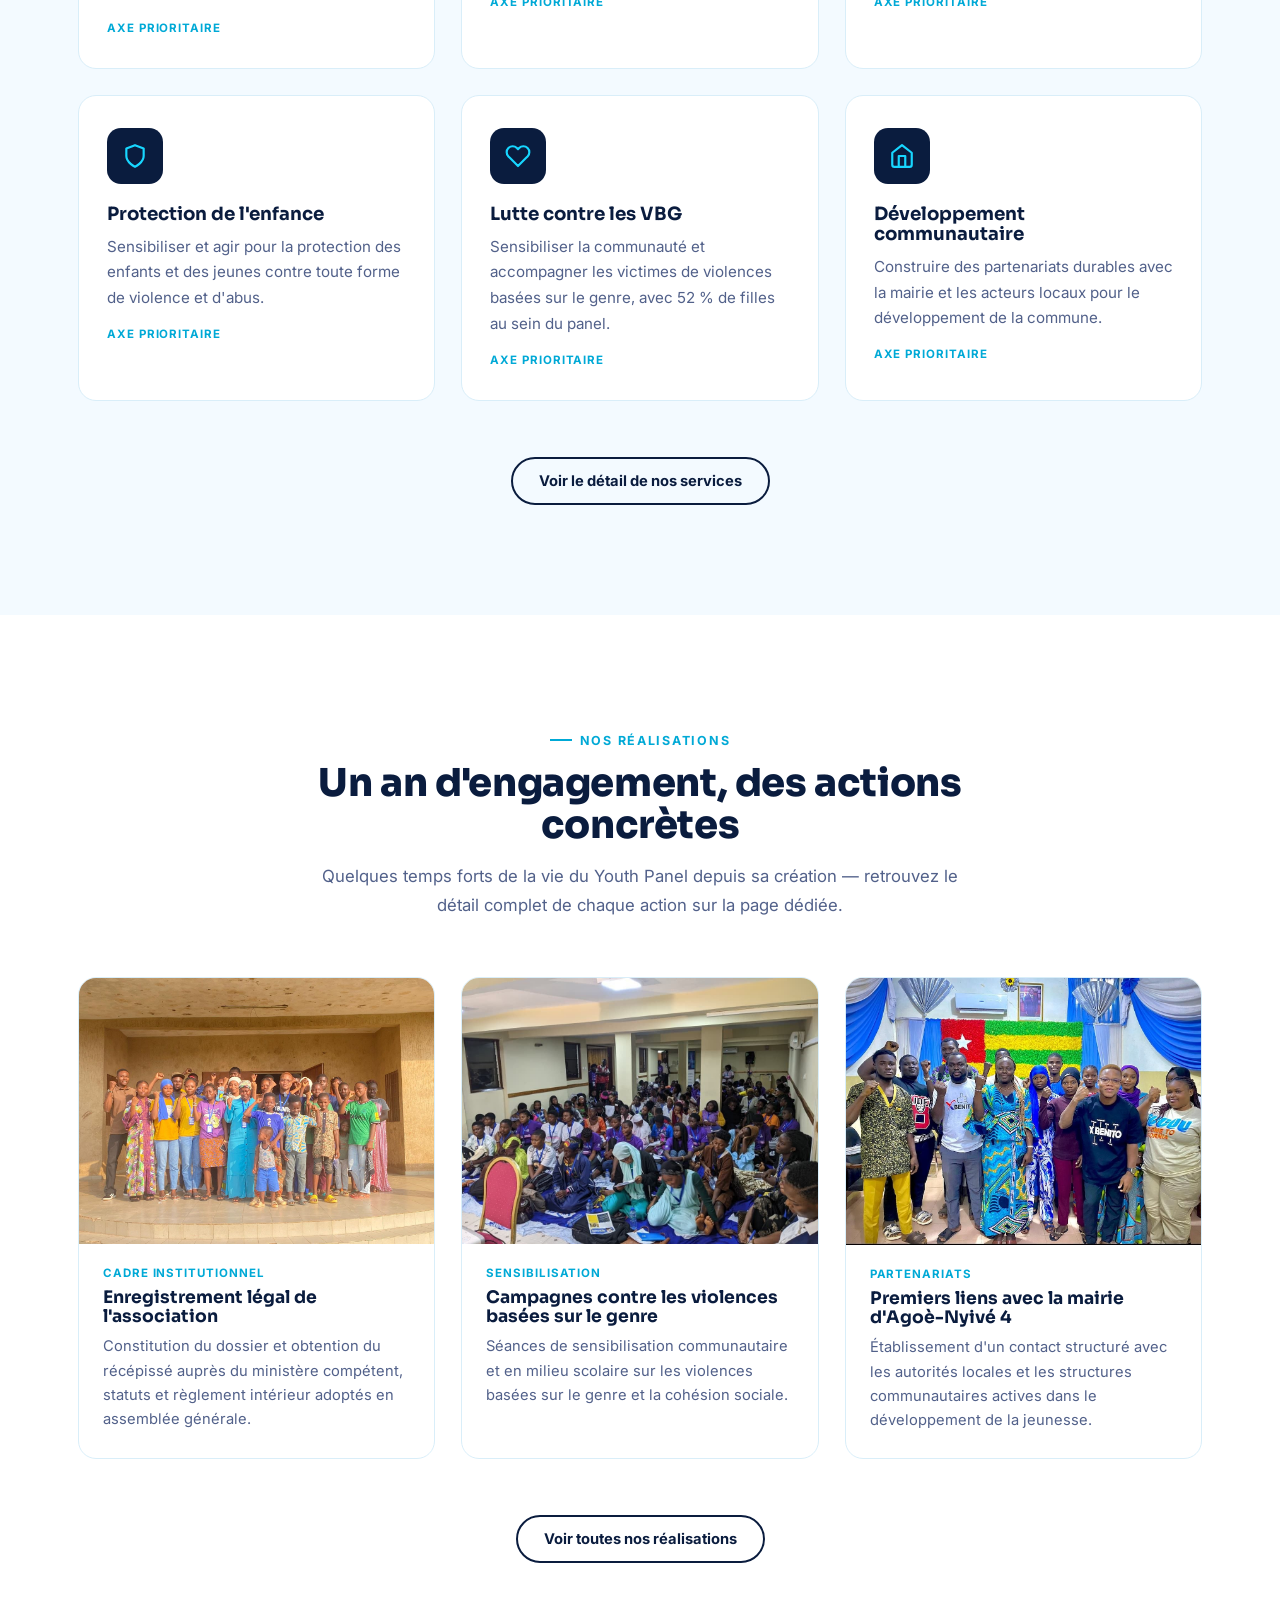
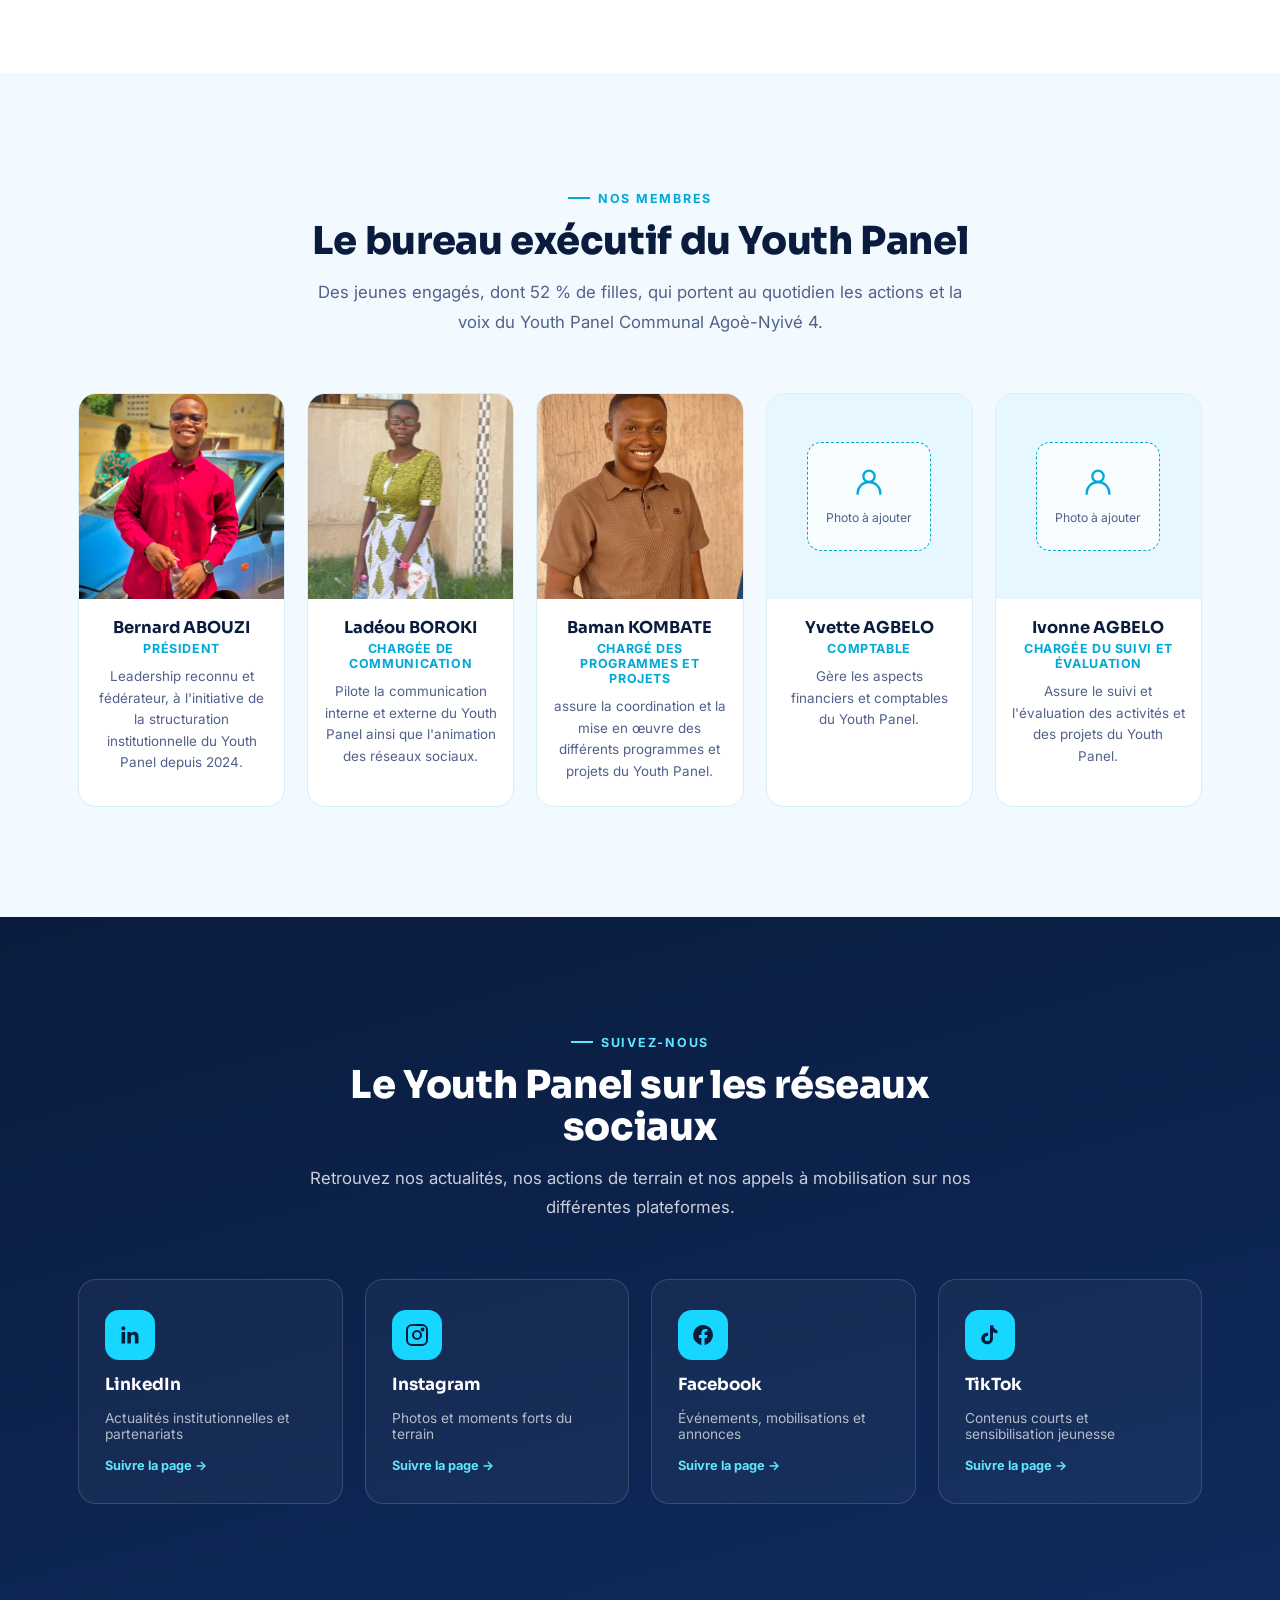
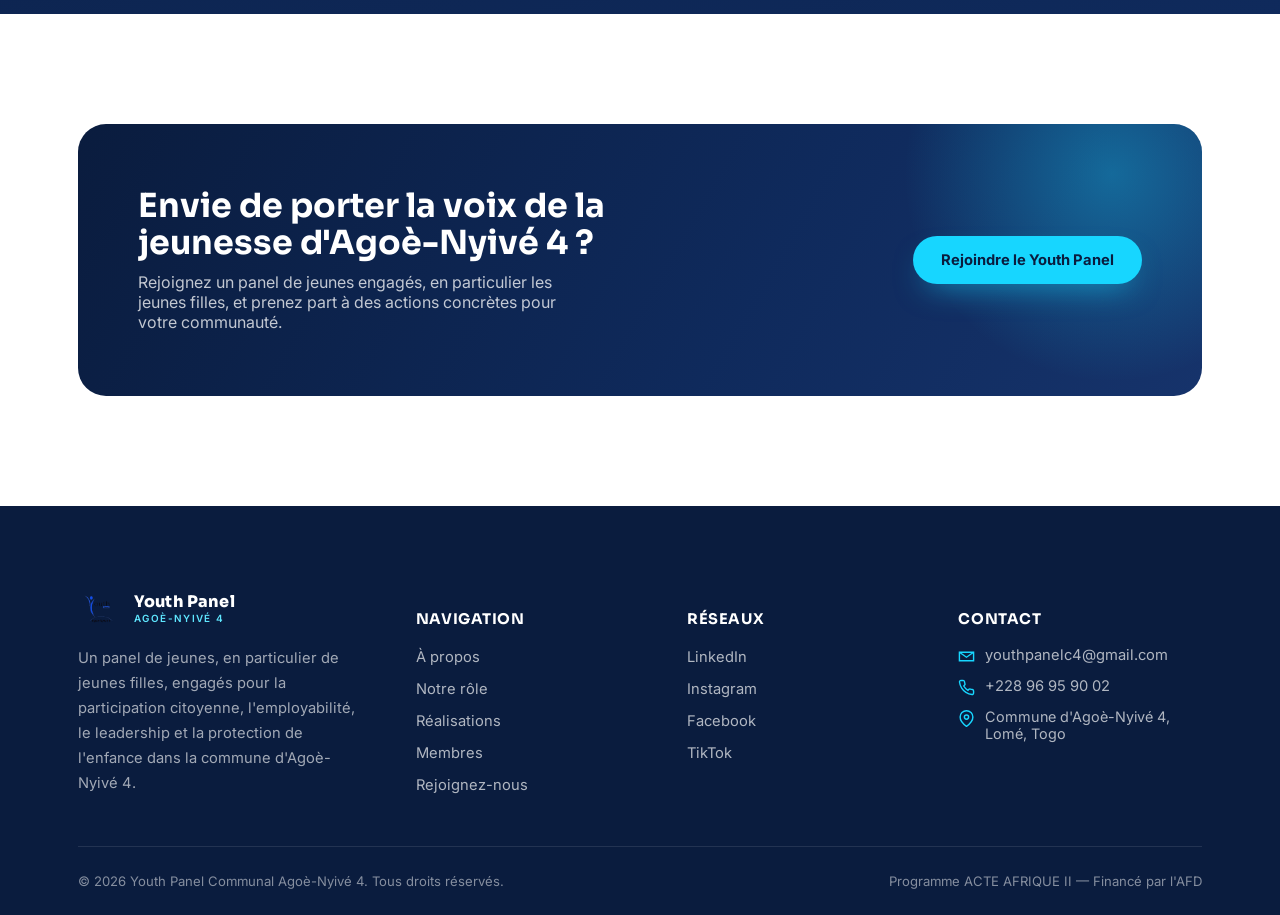
==== commit 50237ea8: "premier commit" ====
--- a/index.html
+++ b/index.html
@@ -141,7 +141,7 @@
   <div class="container">
     <div class="section-head center">
       <span class="kicker">Notre rôle</span>
-      <h2>Cinq domaines d'action, une seule ambition</h2>
+      <h2>Six domaines d'action, une seule ambition</h2>
       <p>Le YPC agit comme un espace où les jeunes portent eux-mêmes les causes qui les concernent, avec une attention particulière à la place des jeunes filles dans chaque action menée.</p>
     </div>
 
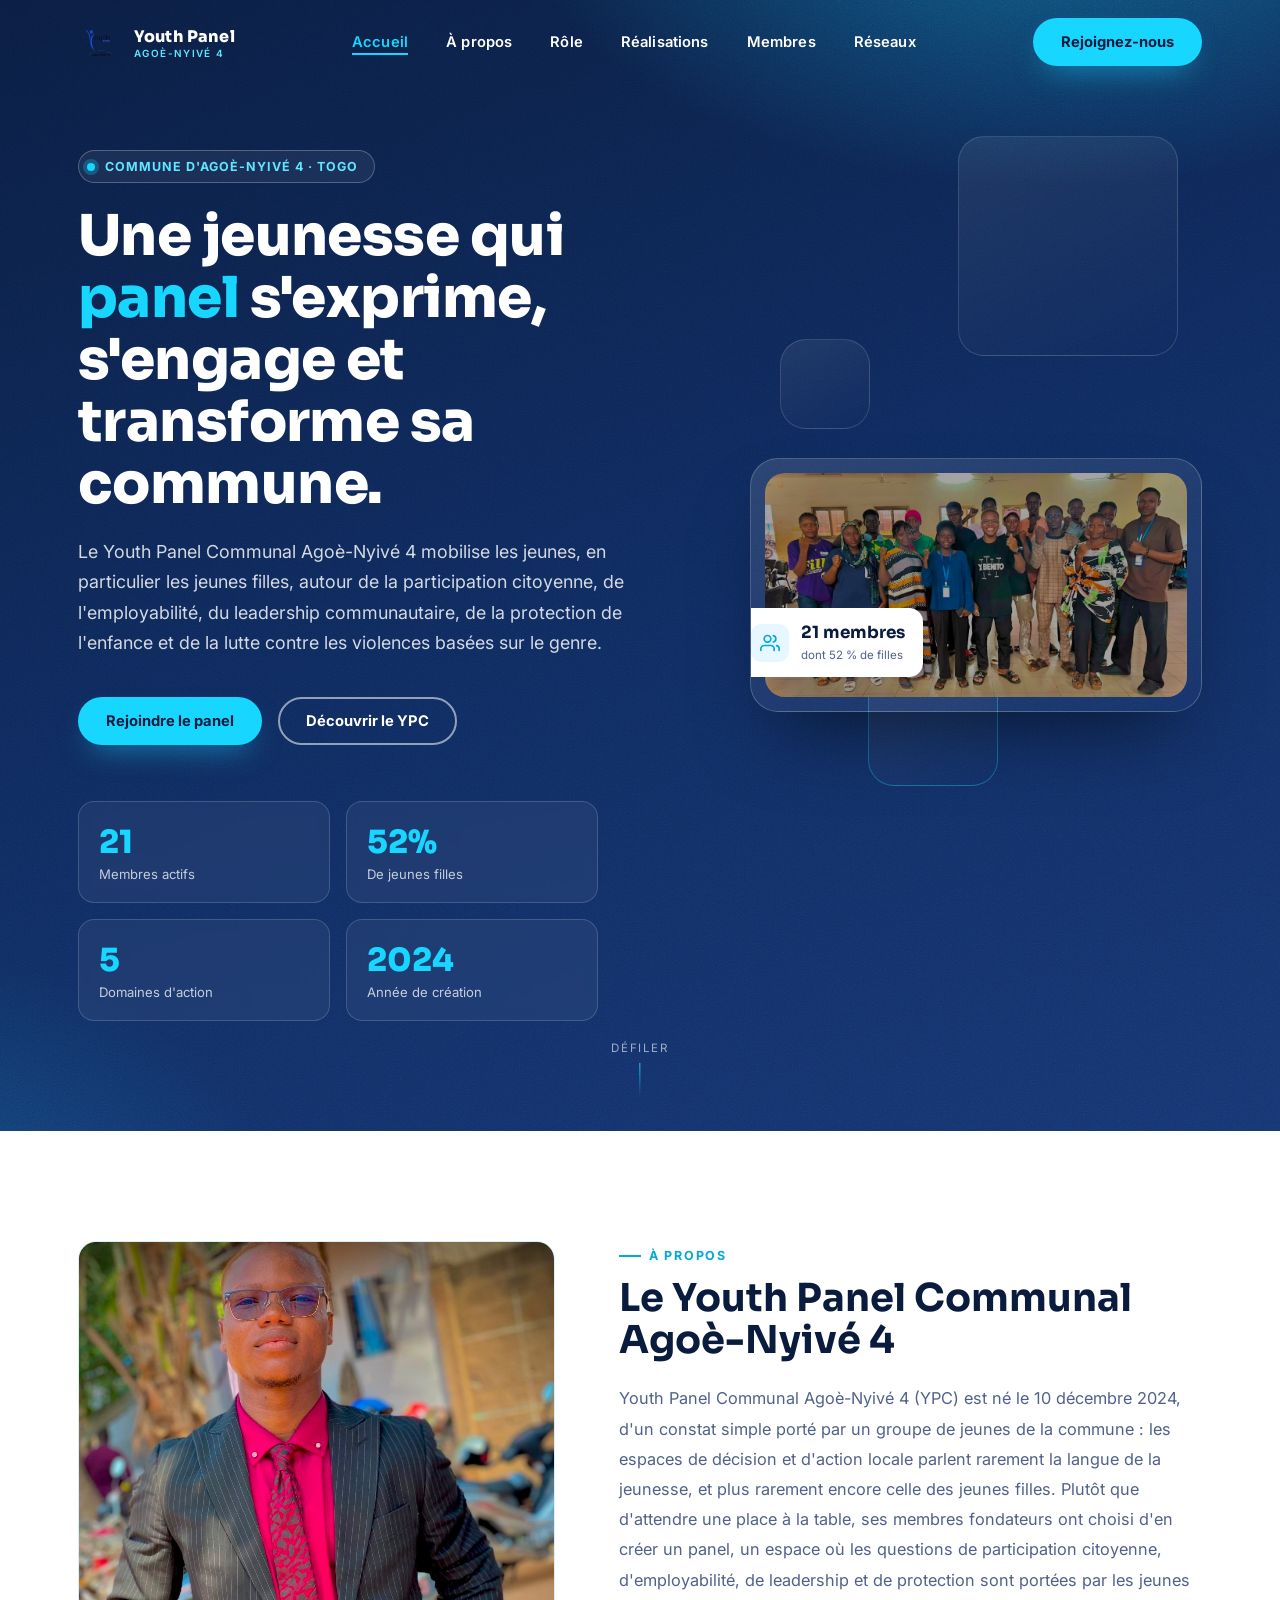
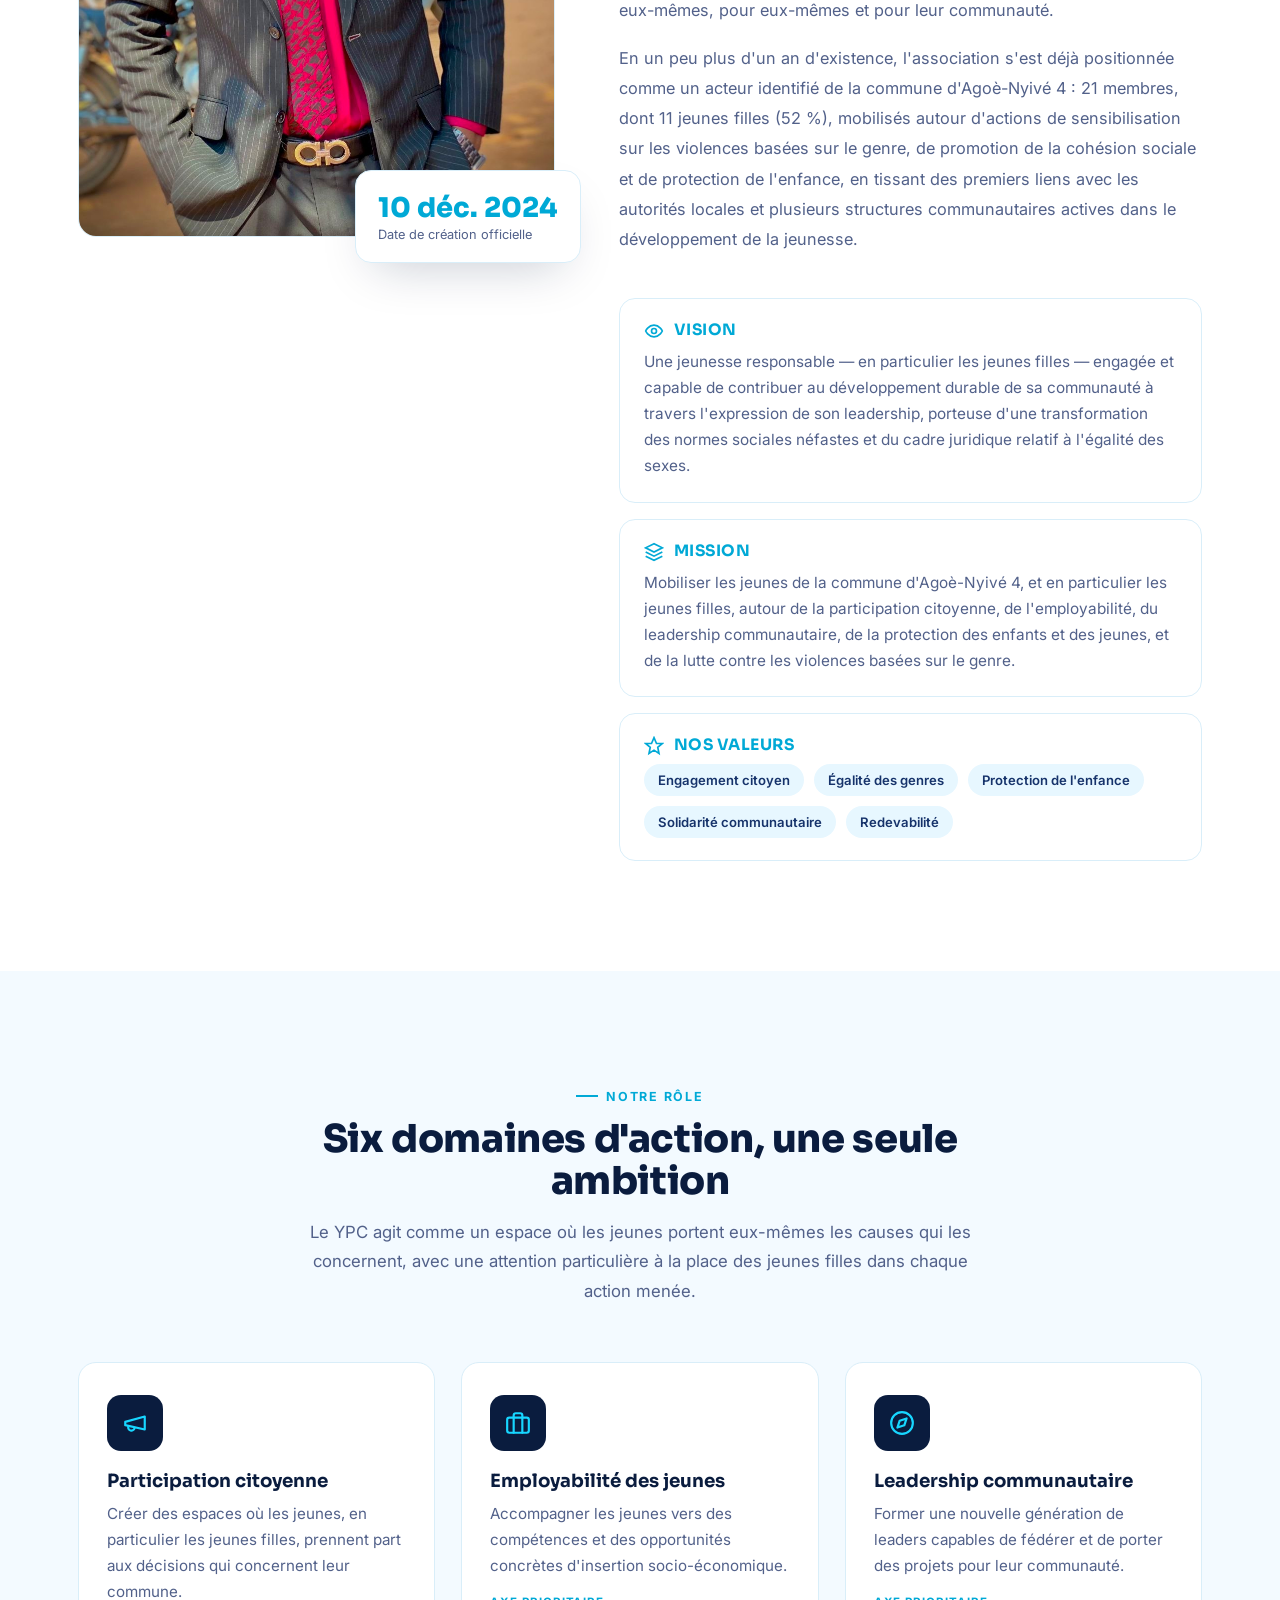
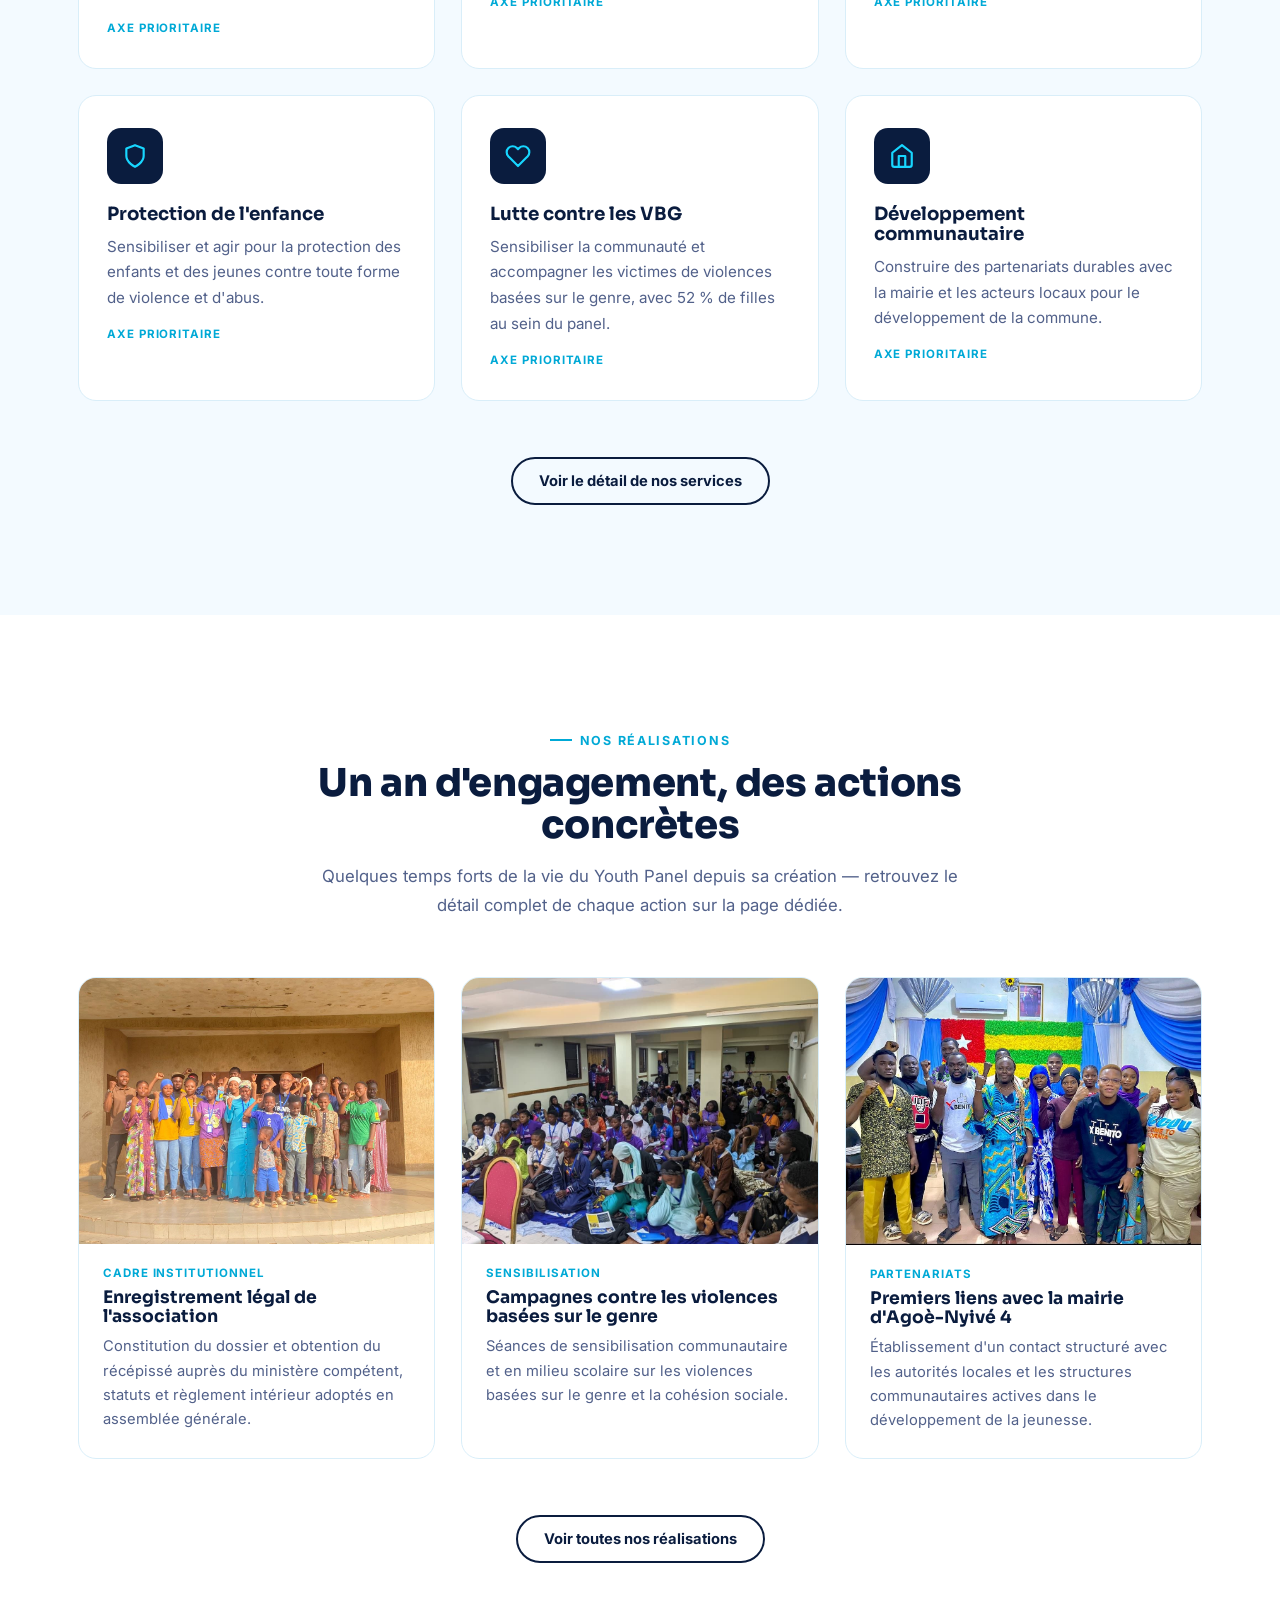
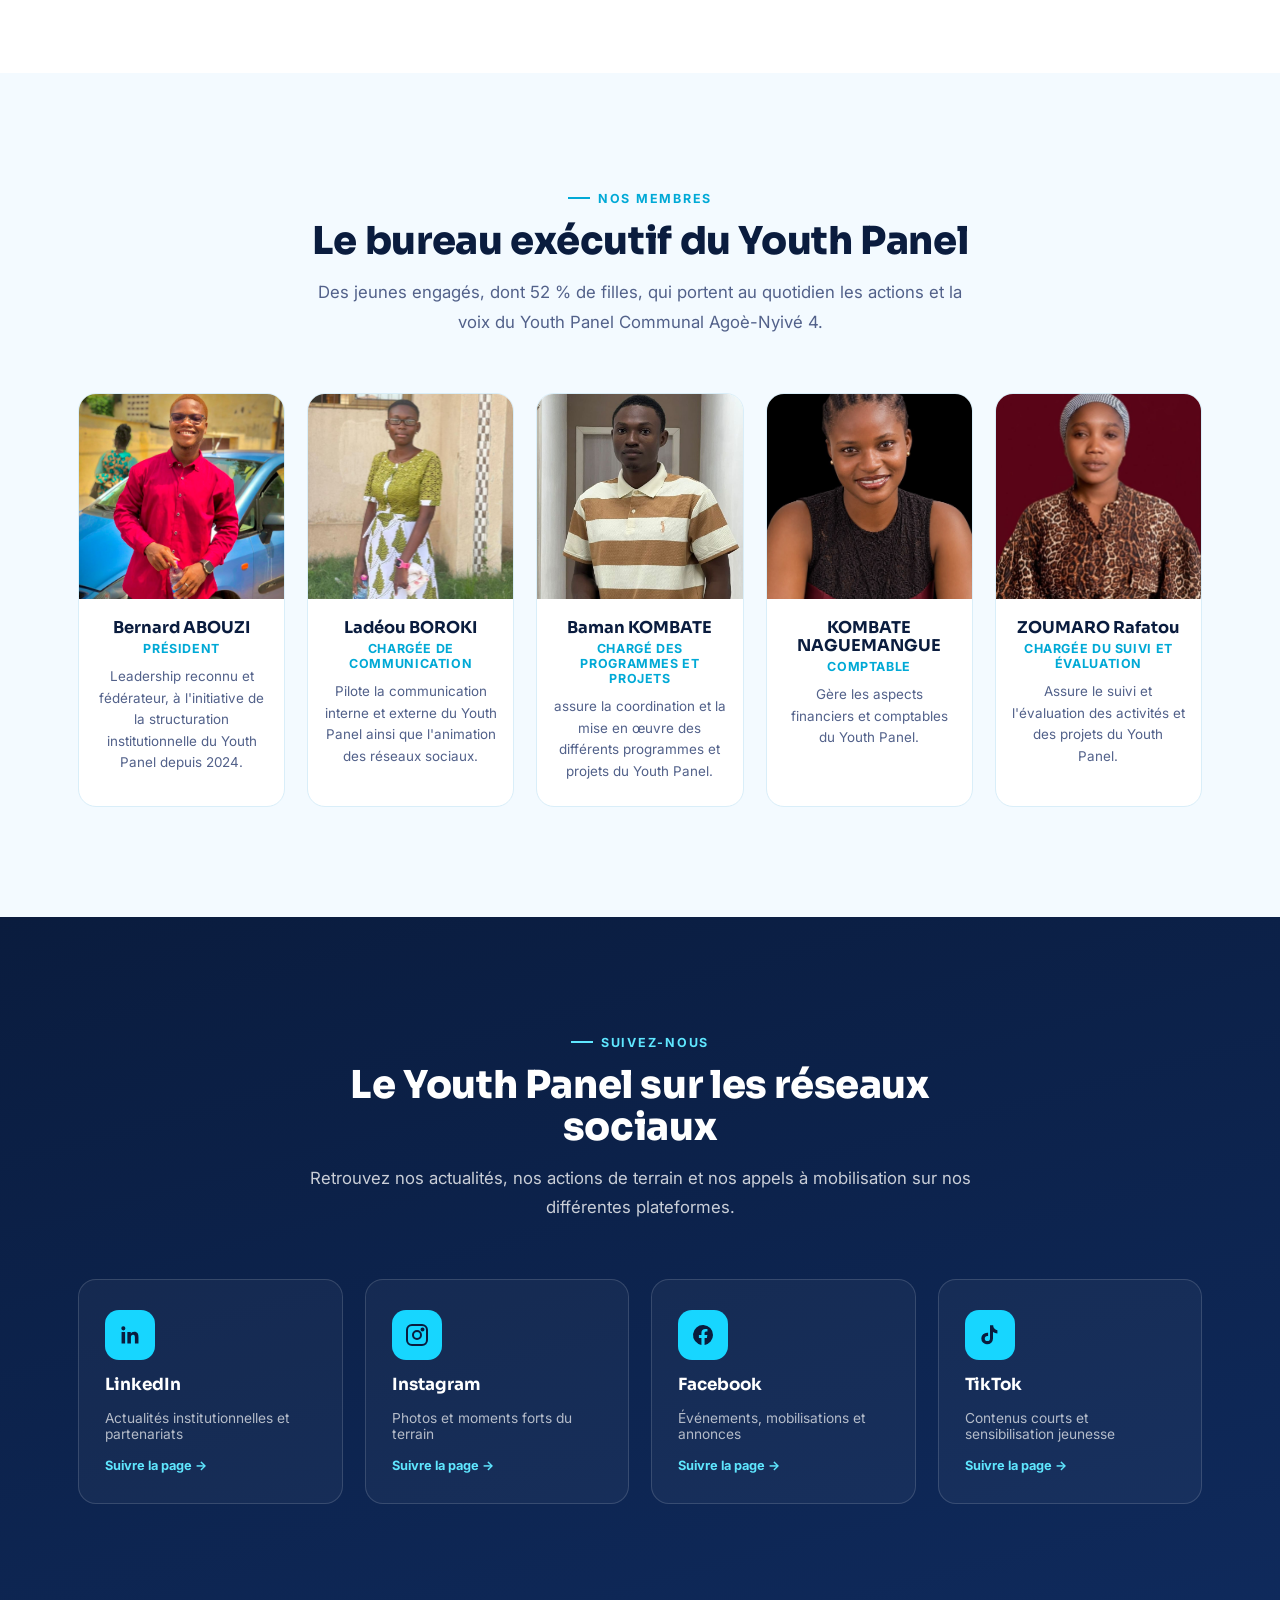
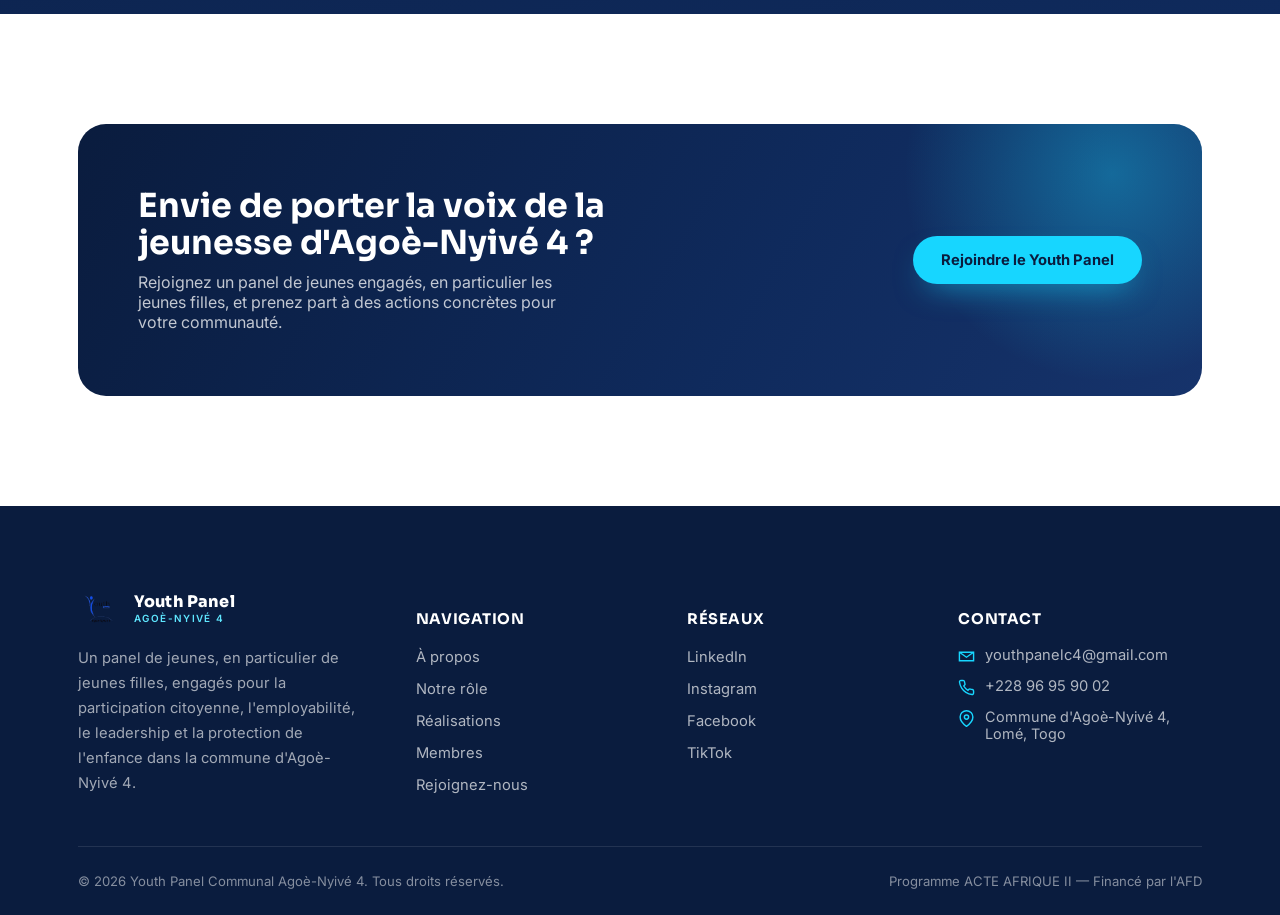
==== commit 5f0250d7: "modification relative à la nomination des nouveaux membres" ====
--- a/index.html
+++ b/index.html
@@ -1,426 +1,538 @@
 <!DOCTYPE html>
 <html lang="fr">
+
 <head>
-<meta charset="UTF-8">
-<meta name="viewport" content="width=device-width, initial-scale=1.0">
-<title>Youth Panel Communal Agoè-Nyivé 4 — Une jeunesse qui panel s'exprime</title>
-<meta name="description" content="Youth Panel Communal Agoè-Nyivé 4 (YPC) mobilise les jeunes, en particulier les jeunes filles, autour de la participation citoyenne, l'employabilité, le leadership communautaire, la protection de l'enfance et la lutte contre les violences basées sur le genre.">
-<link rel="icon" type="image/png" href="image/logo.jpg">
-<link rel="apple-touch-icon" href="image/logo.jpg">
-<link rel="stylesheet" href="style.css">
+  <meta charset="UTF-8">
+  <meta name="viewport" content="width=device-width, initial-scale=1.0">
+  <title>Youth Panel Communal Agoè-Nyivé 4 — Une jeunesse qui panel s'exprime</title>
+  <meta name="description"
+    content="Youth Panel Communal Agoè-Nyivé 4 (YPC) mobilise les jeunes, en particulier les jeunes filles, autour de la participation citoyenne, l'employabilité, le leadership communautaire, la protection de l'enfance et la lutte contre les violences basées sur le genre.">
+  <link rel="icon" type="image/png" href="image/logo.jpg">
+  <link rel="apple-touch-icon" href="image/logo.jpg">
+  <link rel="stylesheet" href="style.css">
 </head>
+
 <body>
 
-<div class="scroll-progress"></div>
-
-<!-- ============================= HEADER ============================= -->
-<header class="site-header">
-  <div class="container">
-    <a href="index.html" class="brand">
-      <img src="image/logowbg.png" alt="Logo Youth Panel Communal Agoè-Nyivé 4">
-      <span class="brand-text">Youth Panel<small>Agoè-Nyivé 4</small></span>
-    </a>
-    <nav class="main-nav">
-      <ul>
-        <li><a href="index.html" class="active">Accueil</a></li>
-        <li><a href="index.html#apropos">À propos</a></li>
-        <li><a href="role.html">Rôle</a></li>
-        <li><a href="realisation.html">Réalisations</a></li>
-        <li><a href="index.html#membres">Membres</a></li>
-        <li><a href="index.html#reseaux">Réseaux</a></li>
-      </ul>
-    </nav>
-    <div class="nav-cta">
-      <a href="https://forms.gle/dfVsrpzQh3tX2ZBa7" class="btn btn-primary">Rejoignez-nous</a>
-      <button class="burger" aria-label="Ouvrir le menu"><span></span><span></span><span></span></button>
-    </div>
-  </div>
-</header>
-
-<div class="mobile-overlay"></div>
-<nav class="mobile-nav">
-  <div class="mobile-nav-top">
-    <button class="mobile-nav-close" aria-label="Fermer le menu">&times;</button>
-  </div>
-  <ul>
-    <li><a href="index.html" class="active">Accueil</a></li>
-    <li><a href="index.html#apropos">À propos</a></li>
-    <li><a href="role.html">Rôle</a></li>
-    <li><a href="realisation.html">Réalisations</a></li>
-    <li><a href="index.html#membres">Membres</a></li>
-    <li><a href="index.html#reseaux">Réseaux</a></li>
-  </ul>
-  <a href="https://forms.gle/dfVsrpzQh3tX2ZBa7" class="btn btn-primary">Rejoignez-nous</a>
-</nav>
-
-<!-- ============================= HERO ============================= -->
-<section class="hero">
-  <div class="hero-noise"></div>
-  <div class="hero-panels"><span></span><span></span><span></span></div>
-  <div class="container">
-    <div class="hero-copy">
-      <span class="eyebrow"><span class="dot"></span> Commune d'Agoè-Nyivé 4 · Togo</span>
-      <h1>Une jeunesse qui <span class="accent">panel</span> s'exprime, s'engage et transforme sa commune.</h1>
-      <p class="lead">Le Youth Panel Communal Agoè-Nyivé 4 mobilise les jeunes, en particulier les jeunes filles, autour de la participation citoyenne, de l'employabilité, du leadership communautaire, de la protection de l'enfance et de la lutte contre les violences basées sur le genre.</p>
-      <div class="hero-actions">
-        <a href="https://forms.gle/dfVsrpzQh3tX2ZBa7" class="btn btn-primary">Rejoindre le panel</a>
-        <a href="index.html#apropos" class="btn btn-ghost-light">Découvrir le YPC</a>
-      </div>
-      <div class="hero-stats">
-        <div class="stat-card"><div class="num"><span data-count="21">0</span></div><div class="label">Membres actifs</div></div>
-        <div class="stat-card"><div class="num"><span data-count="52" data-suffix="%">0%</span></div><div class="label">De jeunes filles</div></div>
-        <div class="stat-card"><div class="num"><span data-count="5">0</span></div><div class="label">Domaines d'action</div></div>
-        <div class="stat-card"><div class="num">2024</div><div class="label">Année de création</div></div>
-      </div>
-    </div>
-    <div class="hero-visual">
-      <div class="panel-frame">
-        <div class="ph-inner">
-          <img src="image/realisation 3.jpg" alt="Photo de groupe des membres du Youth Panel">
-        </div>
-        <div class="panel-badge">
-          <span class="ic">
-            <svg viewBox="0 0 24 24" fill="none" stroke="currentColor" stroke-width="2" stroke-linecap="round" stroke-linejoin="round" width="20" height="20"><path d="M17 21v-2a4 4 0 0 0-4-4H5a4 4 0 0 0-4 4v2"/><circle cx="9" cy="7" r="4"/><path d="M23 21v-2a4 4 0 0 0-3-3.87"/><path d="M16 3.13a4 4 0 0 1 0 7.75"/></svg>
-          </span>
-          <div><strong>21 membres</strong><span>dont 52 % de filles</span></div>
-        </div>
-      </div>
-    </div>
-  </div>
-  <div class="scroll-cue"><span>Défiler</span><span class="line"></span></div>
-</section>
-
-<!-- ============================= À PROPOS ============================= -->
-<section class="section" id="apropos">
-  <div class="container">
-    <div class="about-grid">
-      <div class="about-media reveal">
-        <div class="img-frame">
-          <div class="img-placeholder">
-            <img src="image/president 2.jpg" alt="">
-          </div>
-        </div>
-        <div class="float-card">
-          <div class="num">10 déc. 2024</div>
-          <div class="label">Date de création officielle</div>
-        </div>
-      </div>
-      <div class="about-copy">
-        <span class="kicker">À propos</span>
-        <h2 style="font-size:clamp(1.9rem,3vw,2.6rem);margin-bottom:22px;">Le Youth Panel Communal Agoè-Nyivé 4</h2>
-        <p class="reveal">Youth Panel Communal Agoè-Nyivé 4 (YPC) est né le 10 décembre 2024, d'un constat simple porté par un groupe de jeunes de la commune : les espaces de décision et d'action locale parlent rarement la langue de la jeunesse, et plus rarement encore celle des jeunes filles. Plutôt que d'attendre une place à la table, ses membres fondateurs ont choisi d'en créer un panel, un espace où les questions de participation citoyenne, d'employabilité, de leadership et de protection sont portées par les jeunes eux-mêmes, pour eux-mêmes et pour leur communauté.</p>
-        <p class="reveal">En un peu plus d'un an d'existence, l'association s'est déjà positionnée comme un acteur identifié de la commune d'Agoè-Nyivé 4 : 21 membres, dont 11 jeunes filles (52 %), mobilisés autour d'actions de sensibilisation sur les violences basées sur le genre, de promotion de la cohésion sociale et de protection de l'enfance, en tissant des premiers liens avec les autorités locales et plusieurs structures communautaires actives dans le développement de la jeunesse.</p>
-
-        <div class="mvv">
-          <div class="mvv-item reveal">
-            <h4><svg viewBox="0 0 24 24" fill="none" stroke="currentColor" stroke-width="2"><path d="M2 12s3-7 10-7 10 7 10 7-3 7-10 7-10-7-10-7z"/><circle cx="12" cy="12" r="3"/></svg> Vision</h4>
-            <p>Une jeunesse responsable — en particulier les jeunes filles — engagée et capable de contribuer au développement durable de sa communauté à travers l'expression de son leadership, porteuse d'une transformation des normes sociales néfastes et du cadre juridique relatif à l'égalité des sexes.</p>
-          </div>
-          <div class="mvv-item reveal">
-            <h4><svg viewBox="0 0 24 24" fill="none" stroke="currentColor" stroke-width="2"><path d="M12 2L2 7l10 5 10-5-10-5z"/><path d="M2 17l10 5 10-5"/><path d="M2 12l10 5 10-5"/></svg> Mission</h4>
-            <p>Mobiliser les jeunes de la commune d'Agoè-Nyivé 4, et en particulier les jeunes filles, autour de la participation citoyenne, de l'employabilité, du leadership communautaire, de la protection des enfants et des jeunes, et de la lutte contre les violences basées sur le genre.</p>
-          </div>
-          <div class="mvv-item reveal">
-            <h4><svg viewBox="0 0 24 24" fill="none" stroke="currentColor" stroke-width="2"><path d="M12 2l3 7h7l-5.5 4.5L18 21l-6-4-6 4 1.5-7.5L2 9h7l3-7z"/></svg> Nos valeurs</h4>
-            <div class="values-tags">
-              <span>Engagement citoyen</span>
-              <span>Égalité des genres</span>
-              <span>Protection de l'enfance</span>
-              <span>Solidarité communautaire</span>
-              <span>Redevabilité</span>
-            </div>
-          </div>
-        </div>
-      </div>
-    </div>
-  </div>
-</section>
-
-<!-- ============================= RÔLE (aperçu) ============================= -->
-<section class="section section-alt" id="role">
-  <div class="container">
-    <div class="section-head center">
-      <span class="kicker">Notre rôle</span>
-      <h2>Six domaines d'action, une seule ambition</h2>
-      <p>Le YPC agit comme un espace où les jeunes portent eux-mêmes les causes qui les concernent, avec une attention particulière à la place des jeunes filles dans chaque action menée.</p>
-    </div>
-
-    <div class="grid-3 reveal-stagger">
-      <div class="role-card">
-        <div class="role-icon"><svg viewBox="0 0 24 24" fill="none" stroke="currentColor" stroke-width="2" stroke-linecap="round" stroke-linejoin="round"><path d="M3 11l18-5v12L3 14v-3z"/><path d="M11.6 16.8a3 3 0 1 1-5.8-1.6"/></svg></div>
-        <h3>Participation citoyenne</h3>
-        <p>Créer des espaces où les jeunes, en particulier les jeunes filles, prennent part aux décisions qui concernent leur commune.</p>
-        <span class="tag">Axe prioritaire</span>
-      </div>
-      <div class="role-card">
-        <div class="role-icon"><svg viewBox="0 0 24 24" fill="none" stroke="currentColor" stroke-width="2" stroke-linecap="round" stroke-linejoin="round"><rect x="2" y="7" width="20" height="14" rx="2"/><path d="M16 21V5a2 2 0 0 0-2-2h-4a2 2 0 0 0-2 2v16"/></svg></div>
-        <h3>Employabilité des jeunes</h3>
-        <p>Accompagner les jeunes vers des compétences et des opportunités concrètes d'insertion socio-économique.</p>
-        <span class="tag">Axe prioritaire</span>
-      </div>
-      <div class="role-card">
-        <div class="role-icon"><svg viewBox="0 0 24 24" fill="none" stroke="currentColor" stroke-width="2" stroke-linecap="round" stroke-linejoin="round"><circle cx="12" cy="12" r="10"/><polygon points="16.24 7.76 14.12 14.12 7.76 16.24 9.88 9.88 16.24 7.76"/></svg></div>
-        <h3>Leadership communautaire</h3>
-        <p>Former une nouvelle génération de leaders capables de fédérer et de porter des projets pour leur communauté.</p>
-        <span class="tag">Axe prioritaire</span>
-      </div>
-      <div class="role-card">
-        <div class="role-icon"><svg viewBox="0 0 24 24" fill="none" stroke="currentColor" stroke-width="2" stroke-linecap="round" stroke-linejoin="round"><path d="M12 22s8-4 8-10V5l-8-3-8 3v7c0 6 8 10 8 10z"/></svg></div>
-        <h3>Protection de l'enfance</h3>
-        <p>Sensibiliser et agir pour la protection des enfants et des jeunes contre toute forme de violence et d'abus.</p>
-        <span class="tag">Axe prioritaire</span>
-      </div>
-      <div class="role-card">
-        <div class="role-icon"><svg viewBox="0 0 24 24" fill="none" stroke="currentColor" stroke-width="2" stroke-linecap="round" stroke-linejoin="round"><path d="M20.84 4.61a5.5 5.5 0 0 0-7.78 0L12 5.67l-1.06-1.06a5.5 5.5 0 1 0-7.78 7.78l1.06 1.06L12 21.23l7.78-7.78 1.06-1.06a5.5 5.5 0 0 0 0-7.78z"/></svg></div>
-        <h3>Lutte contre les VBG</h3>
-        <p>Sensibiliser la communauté et accompagner les victimes de violences basées sur le genre, avec 52 % de filles au sein du panel.</p>
-        <span class="tag">Axe prioritaire</span>
-      </div>
-      <div class="role-card">
-        <div class="role-icon"><svg viewBox="0 0 24 24" fill="none" stroke="currentColor" stroke-width="2" stroke-linecap="round" stroke-linejoin="round"><path d="M3 9l9-7 9 7v11a2 2 0 0 1-2 2H5a2 2 0 0 1-2-2z"/><path d="M9 22V12h6v10"/></svg></div>
-        <h3>Développement communautaire</h3>
-        <p>Construire des partenariats durables avec la mairie et les acteurs locaux pour le développement de la commune.</p>
-        <span class="tag">Axe prioritaire</span>
-      </div>
-    </div>
-
-    <div class="card-cta reveal">
-      <a href="role.html" class="btn btn-outline">Voir le détail de nos services</a>
-    </div>
-  </div>
-</section>
-
-<!-- ============================= RÉALISATIONS (aperçu) ============================= -->
-<section class="section" id="realisations">
-  <div class="container">
-    <div class="section-head center">
-      <span class="kicker">Nos réalisations</span>
-      <h2>Un an d'engagement, des actions concrètes</h2>
-      <p>Quelques temps forts de la vie du Youth Panel depuis sa création — retrouvez le détail complet de chaque action sur la page dédiée.</p>
-    </div>
-
-    <div class="grid-3 reveal-stagger">
-      <article class="achieve-card">
-        <div class="af-media">
-        <img src="image/realisation%201.jpg" alt="Enregistrement légal du Youth Panel">
-      </div>
-        <div class="achieve-body">
-          <span class="eyebrow-sm">Cadre institutionnel</span>
-          <h3>Enregistrement légal de l'association</h3>
-          <p>Constitution du dossier et obtention du récépissé auprès du ministère compétent, statuts et règlement intérieur adoptés en assemblée générale.</p>
-        </div>
-      </article>
-      <article class="achieve-card">
-        <div class="af-media">
-        <img src="image/realisation%204.jpg" alt="Enregistrement légal du Youth Panel">
-      </div>
-        <div class="achieve-body">
-          <span class="eyebrow-sm">Sensibilisation</span>
-          <h3>Campagnes contre les violences basées sur le genre</h3>
-          <p>Séances de sensibilisation communautaire et en milieu scolaire sur les violences basées sur le genre et la cohésion sociale.</p>
-        </div>
-      </article>
-      <article class="achieve-card">
-        <div class="af-media">
-        <img src="image/realisation%209.jpg" alt="Enregistrement légal du Youth Panel">
-      </div>
-        <div class="achieve-body">
-          <span class="eyebrow-sm">Partenariats</span>
-          <h3>Premiers liens avec la mairie d'Agoè-Nyivé 4</h3>
-          <p>Établissement d'un contact structuré avec les autorités locales et les structures communautaires actives dans le développement de la jeunesse.</p>
-        </div>
-      </article>
-    </div>
-
-    <div class="card-cta reveal">
-      <a href="realisation.html" class="btn btn-outline">Voir toutes nos réalisations</a>
-    </div>
-  </div>
-</section>
-
-<!-- ============================= MEMBRES ============================= -->
-<section class="section section-alt" id="membres">
-  <div class="container">
-    <div class="section-head center">
-      <span class="kicker">Nos membres</span>
-      <h2>Le bureau exécutif du Youth Panel</h2>
-      <p>Des jeunes engagés, dont 52 % de filles, qui portent au quotidien les actions et la voix du Youth Panel Communal Agoè-Nyivé 4.</p>
-    </div>
-
-    <div class="members-grid reveal-stagger">
-      <article class="member-card">
-        <div class="member-photo">
-          <img src="image/president.jpg" alt="Bernard Abouzi">
-        </div>
-        <div class="member-info">
-          <h3>Bernard ABOUZI</h3>
-          <span class="member-role">Président</span>
-          <p class="bio">Leadership reconnu et fédérateur, à l'initiative de la structuration institutionnelle du Youth Panel depuis 2024.</p>
-        </div>
-      </article>
-
-      <article class="member-card">
-        <div class="member-photo">
-          <img src="image/ladeou.jpg" alt="Ladéou Boroki">
-        </div>
-        <div class="member-info">
-          <h3>Ladéou BOROKI</h3>
-          <span class="member-role">Chargée de communication</span>
-          <p class="bio">Pilote la communication interne et externe du Youth Panel ainsi que l'animation des réseaux sociaux.</p>
-        </div>
-      </article>
-
-      <article class="member-card placeholder">
-        <div class="member-photo">
-          <img src="image/baman.jpg" alt="Baman Kombaté">
-        </div>
-        <div class="member-info">
-          <h3>Baman KOMBATE</h3>
-          <span class="member-role">Chargé des programmes et projets</span>
-          <p class="bio">assure la coordination et la mise en œuvre des différents programmes et projets du Youth Panel.</p>
-        </div>
-      </article>
-
-      <article class="member-card placeholder">
-        <div class="member-photo">
-          <div class="img-placeholder">
-            <div class="ph-box"><svg viewBox="0 0 24 24" fill="none" stroke="currentColor" stroke-width="1.6" width="26" height="26"><circle cx="12" cy="8" r="4"/><path d="M4 21v-1a8 8 0 0 1 16 0v1"/></svg><span>Photo à ajouter</span></div>
-          </div>
-        </div>
-        <div class="member-info">
-          <h3>Yvette AGBELO</h3>
-          <span class="member-role">Comptable</span>
-          <p class="bio">Gère les aspects financiers et comptables du Youth Panel.</p>
-        </div>
-      </article>
-
-      <article class="member-card placeholder">
-        <div class="member-photo">
-          <div class="img-placeholder">
-            <div class="ph-box"><svg viewBox="0 0 24 24" fill="none" stroke="currentColor" stroke-width="1.6" width="26" height="26"><circle cx="12" cy="8" r="4"/><path d="M4 21v-1a8 8 0 0 1 16 0v1"/></svg><span>Photo à ajouter</span></div>
-          </div>
-        </div>
-        <div class="member-info">
-          <h3>Ivonne AGBELO</h3>
-          <span class="member-role">Chargée du suivi et évaluation</span>
-          <p class="bio">Assure le suivi et l'évaluation des activités et des projets du Youth Panel.</p>
-        </div>
-      </article>
-    </div>
-  </div>
-</section>
-
-<!-- ============================= RÉSEAUX SOCIAUX ============================= -->
-<section class="section section-navy" id="reseaux">
-  <div class="container">
-    <div class="section-head center">
-      <span class="kicker">Suivez-nous</span>
-      <h2>Le Youth Panel sur les réseaux sociaux</h2>
-      <p>Retrouvez nos actualités, nos actions de terrain et nos appels à mobilisation sur nos différentes plateformes.</p>
-    </div>
-
-    <div class="social-grid reveal-stagger">
-      <a href="https://www.linkedin.com/in/youth-panel-communal-agoè-nyivé-4-378a81427" class="social-card" target="_blank" rel="noopener">
-        <div class="social-ic"><svg viewBox="0 0 24 24" fill="currentColor"><path d="M20.45 20.45h-3.55v-5.57c0-1.33-.03-3.04-1.85-3.04-1.86 0-2.14 1.45-2.14 2.94v5.67H9.36V9h3.41v1.56h.05c.48-.9 1.64-1.85 3.37-1.85 3.6 0 4.27 2.37 4.27 5.46v6.28zM5.34 7.43a2.06 2.06 0 1 1 0-4.12 2.06 2.06 0 0 1 0 4.12zM7.12 20.45H3.56V9h3.56v11.45z"/></svg></div>
-        <h4>LinkedIn</h4>
-        <span>Actualités institutionnelles et partenariats</span>
-        <span class="go">Suivre la page →</span>
+  <div class="scroll-progress"></div>
+
+  <!-- ============================= HEADER ============================= -->
+  <header class="site-header">
+    <div class="container">
+      <a href="index.html" class="brand">
+        <img src="image/logowbg.png" alt="Logo Youth Panel Communal Agoè-Nyivé 4">
+        <span class="brand-text">Youth Panel<small>Agoè-Nyivé 4</small></span>
       </a>
-      <a href="https://www.instagram.com/youthpanelcommunalagoenyive4?igsh=MTRtZG12cmFoY2diZQ==" class="social-card" target="_blank" rel="noopener">
-        <div class="social-ic"><svg viewBox="0 0 24 24" fill="none" stroke="currentColor" stroke-width="2"><rect x="2" y="2" width="20" height="20" rx="5"/><circle cx="12" cy="12" r="4"/><circle cx="17.5" cy="6.5" r="1"/></svg></div>
-        <h4>Instagram</h4>
-        <span>Photos et moments forts du terrain</span>
-        <span class="go">Suivre la page →</span>
-      </a>
-      <a href="https://www.facebook.com/share/p/1CzK3sKXoF/" class="social-card" target="_blank" rel="noopener">
-        <div class="social-ic"><svg viewBox="0 0 24 24" fill="currentColor"><path d="M22 12a10 10 0 1 0-11.56 9.88v-6.99H7.9V12h2.54V9.8c0-2.5 1.5-3.89 3.78-3.89 1.1 0 2.24.2 2.24.2v2.46h-1.26c-1.24 0-1.63.77-1.63 1.56V12h2.78l-.44 2.89h-2.34v6.99A10 10 0 0 0 22 12z"/></svg></div>
-        <h4>Facebook</h4>
-        <span>Événements, mobilisations et annonces</span>
-        <span class="go">Suivre la page →</span>
-      </a>
-      <a href="https://vm.tiktok.com/ZS9huEMdmfPY5-y5pGc/" class="social-card" target="_blank" rel="noopener">
-        <div class="social-ic"><svg viewBox="0 0 24 24" fill="currentColor"><path d="M16.6 5.82c-.9-.98-1.4-2.26-1.4-3.6h-3.2v13.3a2.6 2.6 0 1 1-2.6-2.6c.24 0 .48.03.7.09V9.7a5.9 5.9 0 0 0-.7-.04A5.85 5.85 0 1 0 15 15.5V9.02a7.5 7.5 0 0 0 4.4 1.4V7.2a4.3 4.3 0 0 1-2.8-1.38z"/></svg></div>
-        <h4>TikTok</h4>
-        <span>Contenus courts et sensibilisation jeunesse</span>
-        <span class="go">Suivre la page →</span>
-      </a>
-    </div>
-  </div>
-</section>
-
-<!-- ============================= CTA ============================= -->
-<section class="section">
-  <div class="container">
-    <div class="cta-band reveal">
-      <div>
-        <h2>Envie de porter la voix de la jeunesse d'Agoè-Nyivé 4 ?</h2>
-        <p>Rejoignez un panel de jeunes engagés, en particulier les jeunes filles, et prenez part à des actions concrètes pour votre communauté.</p>
-      </div>
-      <div class="actions">
-        <a href="https://forms.gle/dfVsrpzQh3tX2ZBa7" class="btn btn-primary">Rejoindre le Youth Panel</a>
-      </div>
-    </div>
-  </div>
-</section>
-
-<!-- ============================= FOOTER ============================= -->
-<footer class="site-footer">
-  <div class="container">
-    <div class="footer-grid">
-      <div class="footer-brand">
-        <a href="index.html" class="brand">
-          <img src="image/logowbg.png" alt="Logo Youth Panel Communal Agoè-Nyivé 4" style="height:44px;">
-          <span class="brand-text">Youth Panel<small>Agoè-Nyivé 4</small></span>
-        </a>
-        <p>Un panel de jeunes, en particulier de jeunes filles, engagés pour la participation citoyenne, l'employabilité, le leadership et la protection de l'enfance dans la commune d'Agoè-Nyivé 4.</p>
-      </div>
-      <div class="footer-col">
-        <h5>Navigation</h5>
+      <nav class="main-nav">
         <ul>
+          <li><a href="index.html" class="active">Accueil</a></li>
           <li><a href="index.html#apropos">À propos</a></li>
-          <li><a href="role.html">Notre rôle</a></li>
+          <li><a href="role.html">Rôle</a></li>
           <li><a href="realisation.html">Réalisations</a></li>
           <li><a href="index.html#membres">Membres</a></li>
-          <li><a href="https://forms.gle/dfVsrpzQh3tX2ZBa7">Rejoignez-nous</a></li>
+          <li><a href="index.html#reseaux">Réseaux</a></li>
         </ul>
-      </div>
-      <div class="footer-col">
-        <h5>Réseaux</h5>
-        <ul>
-          <li><a href="https://www.linkedin.com/in/youth-panel-communal-agoè-nyivé-4-378a81427" target="_blank" rel="noopener">LinkedIn</a></li>
-          <li><a href="https://www.instagram.com/youthpanelcommunalagoenyive4?igsh=MTRtZG12cmFoY2diZQ==" target="_blank" rel="noopener">Instagram</a></li>
-          <li><a href="https://www.facebook.com/share/p/1CzK3sKXoF/" target="_blank" rel="noopener">Facebook</a></li>
-          <li><a href="https://vm.tiktok.com/ZS9huEMdmfPY5-y5pGc/" target="_blank" rel="noopener">TikTok</a></li>
-        </ul>
-      </div>
-      <div class="footer-col">
-        <h5>Contact</h5>
-        <div class="contact-item">
-          <svg viewBox="0 0 24 24" fill="none" stroke="currentColor" stroke-width="2"><path d="M4 4h16v16H4z" opacity="0"/><path d="M22 6l-10 7L2 6"/><path d="M2 6h20v12H2z"/></svg>
-          <a href="mailto:youthpanelc4@gmail.com">youthpanelc4@gmail.com</a>
-        </div>
-        <div class="contact-item">
-          <svg viewBox="0 0 24 24" fill="none" stroke="currentColor" stroke-width="2"><path d="M22 16.92v3a2 2 0 0 1-2.18 2 19.79 19.79 0 0 1-8.63-3.07 19.5 19.5 0 0 1-6-6 19.79 19.79 0 0 1-3.07-8.67A2 2 0 0 1 4.11 2h3a2 2 0 0 1 2 1.72c.13.96.36 1.9.68 2.81a2 2 0 0 1-.45 2.11L8.09 9.91a16 16 0 0 0 6 6l1.27-1.27a2 2 0 0 1 2.11-.45c.91.32 1.85.55 2.81.68A2 2 0 0 1 22 16.92z"/></svg>
-          <a href="tel:+22896959002">+228 96 95 90 02</a>
-        </div>
-        <div class="contact-item">
-          <svg viewBox="0 0 24 24" fill="none" stroke="currentColor" stroke-width="2"><path d="M21 10c0 7-9 13-9 13s-9-6-9-13a9 9 0 0 1 18 0z"/><circle cx="12" cy="10" r="3"/></svg>
-          <span>Commune d'Agoè-Nyivé 4, Lomé, Togo</span>
-        </div>
-      </div>
-    </div>
-    <div class="footer-bottom">
-      <span>© 2026 Youth Panel Communal Agoè-Nyivé 4. Tous droits réservés.</span>
-      <span>Programme ACTE AFRIQUE II — Financé par l'AFD</span>
-    </div>
-  </div>
-</footer>
-
-<button class="back-top" aria-label="Retour en haut">
-  <svg viewBox="0 0 24 24" fill="none" stroke="currentColor" stroke-width="2" stroke-linecap="round" stroke-linejoin="round"><path d="M12 19V5"/><path d="M5 12l7-7 7 7"/></svg>
-</button>
-
-<script src="script.js"></script>
+      </nav>
+      <div class="nav-cta">
+        <a href="https://forms.gle/dfVsrpzQh3tX2ZBa7" class="btn btn-primary">Rejoignez-nous</a>
+        <button class="burger" aria-label="Ouvrir le menu"><span></span><span></span><span></span></button>
+      </div>
+    </div>
+  </header>
+
+  <div class="mobile-overlay"></div>
+  <nav class="mobile-nav">
+    <div class="mobile-nav-top">
+      <button class="mobile-nav-close" aria-label="Fermer le menu">&times;</button>
+    </div>
+    <ul>
+      <li><a href="index.html" class="active">Accueil</a></li>
+      <li><a href="index.html#apropos">À propos</a></li>
+      <li><a href="role.html">Rôle</a></li>
+      <li><a href="realisation.html">Réalisations</a></li>
+      <li><a href="index.html#membres">Membres</a></li>
+      <li><a href="index.html#reseaux">Réseaux</a></li>
+    </ul>
+    <a href="https://forms.gle/dfVsrpzQh3tX2ZBa7" class="btn btn-primary">Rejoignez-nous</a>
+  </nav>
+
+  <!-- ============================= HERO ============================= -->
+  <section class="hero">
+    <div class="hero-noise"></div>
+    <div class="hero-panels"><span></span><span></span><span></span></div>
+    <div class="container">
+      <div class="hero-copy">
+        <span class="eyebrow"><span class="dot"></span> Commune d'Agoè-Nyivé 4 · Togo</span>
+        <h1>Une jeunesse qui <span class="accent">panel</span> s'exprime, s'engage et transforme sa commune.</h1>
+        <p class="lead">Le Youth Panel Communal Agoè-Nyivé 4 mobilise les jeunes, en particulier les jeunes filles,
+          autour de la participation citoyenne, de l'employabilité, du leadership communautaire, de la protection de
+          l'enfance et de la lutte contre les violences basées sur le genre.</p>
+        <div class="hero-actions">
+          <a href="https://forms.gle/dfVsrpzQh3tX2ZBa7" class="btn btn-primary">Rejoindre le panel</a>
+          <a href="index.html#apropos" class="btn btn-ghost-light">Découvrir le YPC</a>
+        </div>
+        <div class="hero-stats">
+          <div class="stat-card">
+            <div class="num"><span data-count="21">0</span></div>
+            <div class="label">Membres actifs</div>
+          </div>
+          <div class="stat-card">
+            <div class="num"><span data-count="52" data-suffix="%">0%</span></div>
+            <div class="label">De jeunes filles</div>
+          </div>
+          <div class="stat-card">
+            <div class="num"><span data-count="5">0</span></div>
+            <div class="label">Domaines d'action</div>
+          </div>
+          <div class="stat-card">
+            <div class="num">2024</div>
+            <div class="label">Année de création</div>
+          </div>
+        </div>
+      </div>
+      <div class="hero-visual">
+        <div class="panel-frame">
+          <div class="ph-inner">
+            <img src="image/realisation 3.jpg" alt="Photo de groupe des membres du Youth Panel">
+          </div>
+          <div class="panel-badge">
+            <span class="ic">
+              <svg viewBox="0 0 24 24" fill="none" stroke="currentColor" stroke-width="2" stroke-linecap="round"
+                stroke-linejoin="round" width="20" height="20">
+                <path d="M17 21v-2a4 4 0 0 0-4-4H5a4 4 0 0 0-4 4v2" />
+                <circle cx="9" cy="7" r="4" />
+                <path d="M23 21v-2a4 4 0 0 0-3-3.87" />
+                <path d="M16 3.13a4 4 0 0 1 0 7.75" />
+              </svg>
+            </span>
+            <div><strong>21 membres</strong><span>dont 52 % de filles</span></div>
+          </div>
+        </div>
+      </div>
+    </div>
+    <div class="scroll-cue"><span>Défiler</span><span class="line"></span></div>
+  </section>
+
+  <!-- ============================= À PROPOS ============================= -->
+  <section class="section" id="apropos">
+    <div class="container">
+      <div class="about-grid">
+        <div class="about-media reveal">
+          <div class="img-frame">
+            <div class="img-placeholder">
+              <img src="image/president 2.jpg" alt="">
+            </div>
+          </div>
+          <div class="float-card">
+            <div class="num">10 déc. 2024</div>
+            <div class="label">Date de création officielle</div>
+          </div>
+        </div>
+        <div class="about-copy">
+          <span class="kicker">À propos</span>
+          <h2 style="font-size:clamp(1.9rem,3vw,2.6rem);margin-bottom:22px;">Le Youth Panel Communal Agoè-Nyivé 4</h2>
+          <p class="reveal">Youth Panel Communal Agoè-Nyivé 4 (YPC) est né le 10 décembre 2024, d'un constat simple
+            porté par un groupe de jeunes de la commune : les espaces de décision et d'action locale parlent rarement la
+            langue de la jeunesse, et plus rarement encore celle des jeunes filles. Plutôt que d'attendre une place à la
+            table, ses membres fondateurs ont choisi d'en créer un panel, un espace où les questions de participation
+            citoyenne, d'employabilité, de leadership et de protection sont portées par les jeunes eux-mêmes, pour
+            eux-mêmes et pour leur communauté.</p>
+          <p class="reveal">En un peu plus d'un an d'existence, l'association s'est déjà positionnée comme un acteur
+            identifié de la commune d'Agoè-Nyivé 4 : 21 membres, dont 11 jeunes filles (52 %), mobilisés autour
+            d'actions de sensibilisation sur les violences basées sur le genre, de promotion de la cohésion sociale et
+            de protection de l'enfance, en tissant des premiers liens avec les autorités locales et plusieurs structures
+            communautaires actives dans le développement de la jeunesse.</p>
+
+          <div class="mvv">
+            <div class="mvv-item reveal">
+              <h4><svg viewBox="0 0 24 24" fill="none" stroke="currentColor" stroke-width="2">
+                  <path d="M2 12s3-7 10-7 10 7 10 7-3 7-10 7-10-7-10-7z" />
+                  <circle cx="12" cy="12" r="3" />
+                </svg> Vision</h4>
+              <p>Une jeunesse responsable — en particulier les jeunes filles — engagée et capable de contribuer au
+                développement durable de sa communauté à travers l'expression de son leadership, porteuse d'une
+                transformation des normes sociales néfastes et du cadre juridique relatif à l'égalité des sexes.</p>
+            </div>
+            <div class="mvv-item reveal">
+              <h4><svg viewBox="0 0 24 24" fill="none" stroke="currentColor" stroke-width="2">
+                  <path d="M12 2L2 7l10 5 10-5-10-5z" />
+                  <path d="M2 17l10 5 10-5" />
+                  <path d="M2 12l10 5 10-5" />
+                </svg> Mission</h4>
+              <p>Mobiliser les jeunes de la commune d'Agoè-Nyivé 4, et en particulier les jeunes filles, autour de la
+                participation citoyenne, de l'employabilité, du leadership communautaire, de la protection des enfants
+                et des jeunes, et de la lutte contre les violences basées sur le genre.</p>
+            </div>
+            <div class="mvv-item reveal">
+              <h4><svg viewBox="0 0 24 24" fill="none" stroke="currentColor" stroke-width="2">
+                  <path d="M12 2l3 7h7l-5.5 4.5L18 21l-6-4-6 4 1.5-7.5L2 9h7l3-7z" />
+                </svg> Nos valeurs</h4>
+              <div class="values-tags">
+                <span>Engagement citoyen</span>
+                <span>Égalité des genres</span>
+                <span>Protection de l'enfance</span>
+                <span>Solidarité communautaire</span>
+                <span>Redevabilité</span>
+              </div>
+            </div>
+          </div>
+        </div>
+      </div>
+    </div>
+  </section>
+
+  <!-- ============================= RÔLE (aperçu) ============================= -->
+  <section class="section section-alt" id="role">
+    <div class="container">
+      <div class="section-head center">
+        <span class="kicker">Notre rôle</span>
+        <h2>Six domaines d'action, une seule ambition</h2>
+        <p>Le YPC agit comme un espace où les jeunes portent eux-mêmes les causes qui les concernent, avec une attention
+          particulière à la place des jeunes filles dans chaque action menée.</p>
+      </div>
+
+      <div class="grid-3 reveal-stagger">
+        <div class="role-card">
+          <div class="role-icon"><svg viewBox="0 0 24 24" fill="none" stroke="currentColor" stroke-width="2"
+              stroke-linecap="round" stroke-linejoin="round">
+              <path d="M3 11l18-5v12L3 14v-3z" />
+              <path d="M11.6 16.8a3 3 0 1 1-5.8-1.6" />
+            </svg></div>
+          <h3>Participation citoyenne</h3>
+          <p>Créer des espaces où les jeunes, en particulier les jeunes filles, prennent part aux décisions qui
+            concernent leur commune.</p>
+          <span class="tag">Axe prioritaire</span>
+        </div>
+        <div class="role-card">
+          <div class="role-icon"><svg viewBox="0 0 24 24" fill="none" stroke="currentColor" stroke-width="2"
+              stroke-linecap="round" stroke-linejoin="round">
+              <rect x="2" y="7" width="20" height="14" rx="2" />
+              <path d="M16 21V5a2 2 0 0 0-2-2h-4a2 2 0 0 0-2 2v16" />
+            </svg></div>
+          <h3>Employabilité des jeunes</h3>
+          <p>Accompagner les jeunes vers des compétences et des opportunités concrètes d'insertion socio-économique.</p>
+          <span class="tag">Axe prioritaire</span>
+        </div>
+        <div class="role-card">
+          <div class="role-icon"><svg viewBox="0 0 24 24" fill="none" stroke="currentColor" stroke-width="2"
+              stroke-linecap="round" stroke-linejoin="round">
+              <circle cx="12" cy="12" r="10" />
+              <polygon points="16.24 7.76 14.12 14.12 7.76 16.24 9.88 9.88 16.24 7.76" />
+            </svg></div>
+          <h3>Leadership communautaire</h3>
+          <p>Former une nouvelle génération de leaders capables de fédérer et de porter des projets pour leur
+            communauté.</p>
+          <span class="tag">Axe prioritaire</span>
+        </div>
+        <div class="role-card">
+          <div class="role-icon"><svg viewBox="0 0 24 24" fill="none" stroke="currentColor" stroke-width="2"
+              stroke-linecap="round" stroke-linejoin="round">
+              <path d="M12 22s8-4 8-10V5l-8-3-8 3v7c0 6 8 10 8 10z" />
+            </svg></div>
+          <h3>Protection de l'enfance</h3>
+          <p>Sensibiliser et agir pour la protection des enfants et des jeunes contre toute forme de violence et d'abus.
+          </p>
+          <span class="tag">Axe prioritaire</span>
+        </div>
+        <div class="role-card">
+          <div class="role-icon"><svg viewBox="0 0 24 24" fill="none" stroke="currentColor" stroke-width="2"
+              stroke-linecap="round" stroke-linejoin="round">
+              <path
+                d="M20.84 4.61a5.5 5.5 0 0 0-7.78 0L12 5.67l-1.06-1.06a5.5 5.5 0 1 0-7.78 7.78l1.06 1.06L12 21.23l7.78-7.78 1.06-1.06a5.5 5.5 0 0 0 0-7.78z" />
+            </svg></div>
+          <h3>Lutte contre les VBG</h3>
+          <p>Sensibiliser la communauté et accompagner les victimes de violences basées sur le genre, avec 52 % de
+            filles au sein du panel.</p>
+          <span class="tag">Axe prioritaire</span>
+        </div>
+        <div class="role-card">
+          <div class="role-icon"><svg viewBox="0 0 24 24" fill="none" stroke="currentColor" stroke-width="2"
+              stroke-linecap="round" stroke-linejoin="round">
+              <path d="M3 9l9-7 9 7v11a2 2 0 0 1-2 2H5a2 2 0 0 1-2-2z" />
+              <path d="M9 22V12h6v10" />
+            </svg></div>
+          <h3>Développement communautaire</h3>
+          <p>Construire des partenariats durables avec la mairie et les acteurs locaux pour le développement de la
+            commune.</p>
+          <span class="tag">Axe prioritaire</span>
+        </div>
+      </div>
+
+      <div class="card-cta reveal">
+        <a href="role.html" class="btn btn-outline">Voir le détail de nos services</a>
+      </div>
+    </div>
+  </section>
+
+  <!-- ============================= RÉALISATIONS (aperçu) ============================= -->
+  <section class="section" id="realisations">
+    <div class="container">
+      <div class="section-head center">
+        <span class="kicker">Nos réalisations</span>
+        <h2>Un an d'engagement, des actions concrètes</h2>
+        <p>Quelques temps forts de la vie du Youth Panel depuis sa création — retrouvez le détail complet de chaque
+          action sur la page dédiée.</p>
+      </div>
+
+      <div class="grid-3 reveal-stagger">
+        <article class="achieve-card">
+          <div class="af-media">
+            <img src="image/realisation%201.jpg" alt="Enregistrement légal du Youth Panel">
+          </div>
+          <div class="achieve-body">
+            <span class="eyebrow-sm">Cadre institutionnel</span>
+            <h3>Enregistrement légal de l'association</h3>
+            <p>Constitution du dossier et obtention du récépissé auprès du ministère compétent, statuts et règlement
+              intérieur adoptés en assemblée générale.</p>
+          </div>
+        </article>
+        <article class="achieve-card">
+          <div class="af-media">
+            <img src="image/realisation%204.jpg" alt="Enregistrement légal du Youth Panel">
+          </div>
+          <div class="achieve-body">
+            <span class="eyebrow-sm">Sensibilisation</span>
+            <h3>Campagnes contre les violences basées sur le genre</h3>
+            <p>Séances de sensibilisation communautaire et en milieu scolaire sur les violences basées sur le genre et
+              la cohésion sociale.</p>
+          </div>
+        </article>
+        <article class="achieve-card">
+          <div class="af-media">
+            <img src="image/realisation%209.jpg" alt="Enregistrement légal du Youth Panel">
+          </div>
+          <div class="achieve-body">
+            <span class="eyebrow-sm">Partenariats</span>
+            <h3>Premiers liens avec la mairie d'Agoè-Nyivé 4</h3>
+            <p>Établissement d'un contact structuré avec les autorités locales et les structures communautaires actives
+              dans le développement de la jeunesse.</p>
+          </div>
+        </article>
+      </div>
+
+      <div class="card-cta reveal">
+        <a href="realisation.html" class="btn btn-outline">Voir toutes nos réalisations</a>
+      </div>
+    </div>
+  </section>
+
+  <!-- ============================= MEMBRES ============================= -->
+  <section class="section section-alt" id="membres">
+    <div class="container">
+      <div class="section-head center">
+        <span class="kicker">Nos membres</span>
+        <h2>Le bureau exécutif du Youth Panel</h2>
+        <p>Des jeunes engagés, dont 52 % de filles, qui portent au quotidien les actions et la voix du Youth Panel
+          Communal Agoè-Nyivé 4.</p>
+      </div>
+
+      <div class="members-grid reveal-stagger">
+        <article class="member-card">
+          <div class="member-photo">
+            <img src="image/president.jpg" alt="Bernard Abouzi">
+          </div>
+          <div class="member-info">
+            <h3>Bernard ABOUZI</h3>
+            <span class="member-role">Président</span>
+            <p class="bio">Leadership reconnu et fédérateur, à l'initiative de la structuration institutionnelle du
+              Youth Panel depuis 2024.</p>
+          </div>
+        </article>
+
+        <article class="member-card">
+          <div class="member-photo">
+            <img src="image/ladeou.jpg" alt="Ladéou Boroki">
+          </div>
+          <div class="member-info">
+            <h3>Ladéou BOROKI</h3>
+            <span class="member-role">Chargée de communication</span>
+            <p class="bio">Pilote la communication interne et externe du Youth Panel ainsi que l'animation des réseaux
+              sociaux.</p>
+          </div>
+        </article>
+
+        <article class="member-card placeholder">
+          <div class="member-photo">
+            <img src="image/baman.jpg" alt="Baman Kombaté">
+          </div>
+          <div class="member-info">
+            <h3>Baman KOMBATE</h3>
+            <span class="member-role">Chargé des programmes et projets</span>
+            <p class="bio">assure la coordination et la mise en œuvre des différents programmes et projets du Youth
+              Panel.</p>
+          </div>
+        </article>
+
+        <article class="member-card placeholder">
+          <div class="member-photo">
+            <img src="image/comptable.jpg" alt="KOMBATE NAGUEMANGUE">
+          </div>
+          <div class="member-info">
+            <h3>KOMBATE NAGUEMANGUE</h3>
+            <span class="member-role">Comptable</span>
+            <p class="bio">Gère les aspects financiers et comptables du Youth Panel.</p>
+          </div>
+        </article>
+
+        <article class="member-card placeholder">
+          <div class="member-photo">
+            <img src="image/evaluation.jpg" alt="ZOUMARO Rafatou ">
+          </div>
+          <div class="member-info">
+            <h3>ZOUMARO Rafatou </h3>
+            <span class="member-role">Chargée du suivi et évaluation</span>
+            <p class="bio">Assure le suivi et l'évaluation des activités et des projets du Youth Panel.</p>
+          </div>
+        </article>
+      </div>
+    </div>
+  </section>
+
+  <!-- ============================= RÉSEAUX SOCIAUX ============================= -->
+  <section class="section section-navy" id="reseaux">
+    <div class="container">
+      <div class="section-head center">
+        <span class="kicker">Suivez-nous</span>
+        <h2>Le Youth Panel sur les réseaux sociaux</h2>
+        <p>Retrouvez nos actualités, nos actions de terrain et nos appels à mobilisation sur nos différentes
+          plateformes.</p>
+      </div>
+
+      <div class="social-grid reveal-stagger">
+        <a href="https://www.linkedin.com/in/youth-panel-communal-agoè-nyivé-4-378a81427" class="social-card"
+          target="_blank" rel="noopener">
+          <div class="social-ic"><svg viewBox="0 0 24 24" fill="currentColor">
+              <path
+                d="M20.45 20.45h-3.55v-5.57c0-1.33-.03-3.04-1.85-3.04-1.86 0-2.14 1.45-2.14 2.94v5.67H9.36V9h3.41v1.56h.05c.48-.9 1.64-1.85 3.37-1.85 3.6 0 4.27 2.37 4.27 5.46v6.28zM5.34 7.43a2.06 2.06 0 1 1 0-4.12 2.06 2.06 0 0 1 0 4.12zM7.12 20.45H3.56V9h3.56v11.45z" />
+            </svg></div>
+          <h4>LinkedIn</h4>
+          <span>Actualités institutionnelles et partenariats</span>
+          <span class="go">Suivre la page →</span>
+        </a>
+        <a href="https://www.instagram.com/youthpanelcommunalagoenyive4?igsh=MTRtZG12cmFoY2diZQ==" class="social-card"
+          target="_blank" rel="noopener">
+          <div class="social-ic"><svg viewBox="0 0 24 24" fill="none" stroke="currentColor" stroke-width="2">
+              <rect x="2" y="2" width="20" height="20" rx="5" />
+              <circle cx="12" cy="12" r="4" />
+              <circle cx="17.5" cy="6.5" r="1" />
+            </svg></div>
+          <h4>Instagram</h4>
+          <span>Photos et moments forts du terrain</span>
+          <span class="go">Suivre la page →</span>
+        </a>
+        <a href="https://www.facebook.com/share/p/1CzK3sKXoF/" class="social-card" target="_blank" rel="noopener">
+          <div class="social-ic"><svg viewBox="0 0 24 24" fill="currentColor">
+              <path
+                d="M22 12a10 10 0 1 0-11.56 9.88v-6.99H7.9V12h2.54V9.8c0-2.5 1.5-3.89 3.78-3.89 1.1 0 2.24.2 2.24.2v2.46h-1.26c-1.24 0-1.63.77-1.63 1.56V12h2.78l-.44 2.89h-2.34v6.99A10 10 0 0 0 22 12z" />
+            </svg></div>
+          <h4>Facebook</h4>
+          <span>Événements, mobilisations et annonces</span>
+          <span class="go">Suivre la page →</span>
+        </a>
+        <a href="https://vm.tiktok.com/ZS9huEMdmfPY5-y5pGc/" class="social-card" target="_blank" rel="noopener">
+          <div class="social-ic"><svg viewBox="0 0 24 24" fill="currentColor">
+              <path
+                d="M16.6 5.82c-.9-.98-1.4-2.26-1.4-3.6h-3.2v13.3a2.6 2.6 0 1 1-2.6-2.6c.24 0 .48.03.7.09V9.7a5.9 5.9 0 0 0-.7-.04A5.85 5.85 0 1 0 15 15.5V9.02a7.5 7.5 0 0 0 4.4 1.4V7.2a4.3 4.3 0 0 1-2.8-1.38z" />
+            </svg></div>
+          <h4>TikTok</h4>
+          <span>Contenus courts et sensibilisation jeunesse</span>
+          <span class="go">Suivre la page →</span>
+        </a>
+      </div>
+    </div>
+  </section>
+
+  <!-- ============================= CTA ============================= -->
+  <section class="section">
+    <div class="container">
+      <div class="cta-band reveal">
+        <div>
+          <h2>Envie de porter la voix de la jeunesse d'Agoè-Nyivé 4 ?</h2>
+          <p>Rejoignez un panel de jeunes engagés, en particulier les jeunes filles, et prenez part à des actions
+            concrètes pour votre communauté.</p>
+        </div>
+        <div class="actions">
+          <a href="https://forms.gle/dfVsrpzQh3tX2ZBa7" class="btn btn-primary">Rejoindre le Youth Panel</a>
+        </div>
+      </div>
+    </div>
+  </section>
+
+  <!-- ============================= FOOTER ============================= -->
+  <footer class="site-footer">
+    <div class="container">
+      <div class="footer-grid">
+        <div class="footer-brand">
+          <a href="index.html" class="brand">
+            <img src="image/logowbg.png" alt="Logo Youth Panel Communal Agoè-Nyivé 4" style="height:44px;">
+            <span class="brand-text">Youth Panel<small>Agoè-Nyivé 4</small></span>
+          </a>
+          <p>Un panel de jeunes, en particulier de jeunes filles, engagés pour la participation citoyenne,
+            l'employabilité, le leadership et la protection de l'enfance dans la commune d'Agoè-Nyivé 4.</p>
+        </div>
+        <div class="footer-col">
+          <h5>Navigation</h5>
+          <ul>
+            <li><a href="index.html#apropos">À propos</a></li>
+            <li><a href="role.html">Notre rôle</a></li>
+            <li><a href="realisation.html">Réalisations</a></li>
+            <li><a href="index.html#membres">Membres</a></li>
+            <li><a href="https://forms.gle/dfVsrpzQh3tX2ZBa7">Rejoignez-nous</a></li>
+          </ul>
+        </div>
+        <div class="footer-col">
+          <h5>Réseaux</h5>
+          <ul>
+            <li><a href="https://www.linkedin.com/in/youth-panel-communal-agoè-nyivé-4-378a81427" target="_blank"
+                rel="noopener">LinkedIn</a></li>
+            <li><a href="https://www.instagram.com/youthpanelcommunalagoenyive4?igsh=MTRtZG12cmFoY2diZQ=="
+                target="_blank" rel="noopener">Instagram</a></li>
+            <li><a href="https://www.facebook.com/share/p/1CzK3sKXoF/" target="_blank" rel="noopener">Facebook</a></li>
+            <li><a href="https://vm.tiktok.com/ZS9huEMdmfPY5-y5pGc/" target="_blank" rel="noopener">TikTok</a></li>
+          </ul>
+        </div>
+        <div class="footer-col">
+          <h5>Contact</h5>
+          <div class="contact-item">
+            <svg viewBox="0 0 24 24" fill="none" stroke="currentColor" stroke-width="2">
+              <path d="M4 4h16v16H4z" opacity="0" />
+              <path d="M22 6l-10 7L2 6" />
+              <path d="M2 6h20v12H2z" />
+            </svg>
+            <a href="mailto:youthpanelc4@gmail.com">youthpanelc4@gmail.com</a>
+          </div>
+          <div class="contact-item">
+            <svg viewBox="0 0 24 24" fill="none" stroke="currentColor" stroke-width="2">
+              <path
+                d="M22 16.92v3a2 2 0 0 1-2.18 2 19.79 19.79 0 0 1-8.63-3.07 19.5 19.5 0 0 1-6-6 19.79 19.79 0 0 1-3.07-8.67A2 2 0 0 1 4.11 2h3a2 2 0 0 1 2 1.72c.13.96.36 1.9.68 2.81a2 2 0 0 1-.45 2.11L8.09 9.91a16 16 0 0 0 6 6l1.27-1.27a2 2 0 0 1 2.11-.45c.91.32 1.85.55 2.81.68A2 2 0 0 1 22 16.92z" />
+            </svg>
+            <a href="tel:+22896959002">+228 96 95 90 02</a>
+          </div>
+          <div class="contact-item">
+            <svg viewBox="0 0 24 24" fill="none" stroke="currentColor" stroke-width="2">
+              <path d="M21 10c0 7-9 13-9 13s-9-6-9-13a9 9 0 0 1 18 0z" />
+              <circle cx="12" cy="10" r="3" />
+            </svg>
+            <span>Commune d'Agoè-Nyivé 4, Lomé, Togo</span>
+          </div>
+        </div>
+      </div>
+      <div class="footer-bottom">
+        <span>© 2026 Youth Panel Communal Agoè-Nyivé 4. Tous droits réservés.</span>
+        <span>Programme ACTE AFRIQUE II — Financé par l'AFD</span>
+      </div>
+    </div>
+  </footer>
+
+  <button class="back-top" aria-label="Retour en haut">
+    <svg viewBox="0 0 24 24" fill="none" stroke="currentColor" stroke-width="2" stroke-linecap="round"
+      stroke-linejoin="round">
+      <path d="M12 19V5" />
+      <path d="M5 12l7-7 7 7" />
+    </svg>
+  </button>
+
+  <script src="script.js"></script>
 </body>
-</html>
-
+
+</html>
--- a/style.css
+++ b/style.css
@@ -595,6 +595,7 @@
   .hero .container{ grid-template-columns:1fr; }
   .hero-visual{ display:none; }
   .about-grid{ grid-template-columns:1fr; }
+  .about-media{ position:relative; top:auto; }
   .about-media .float-card{ position:static; margin-top:16px; display:inline-block; }
   .role-detail, .achieve-full{ grid-template-columns:1fr; }
   .role-detail:nth-child(even){ direction:ltr; }
